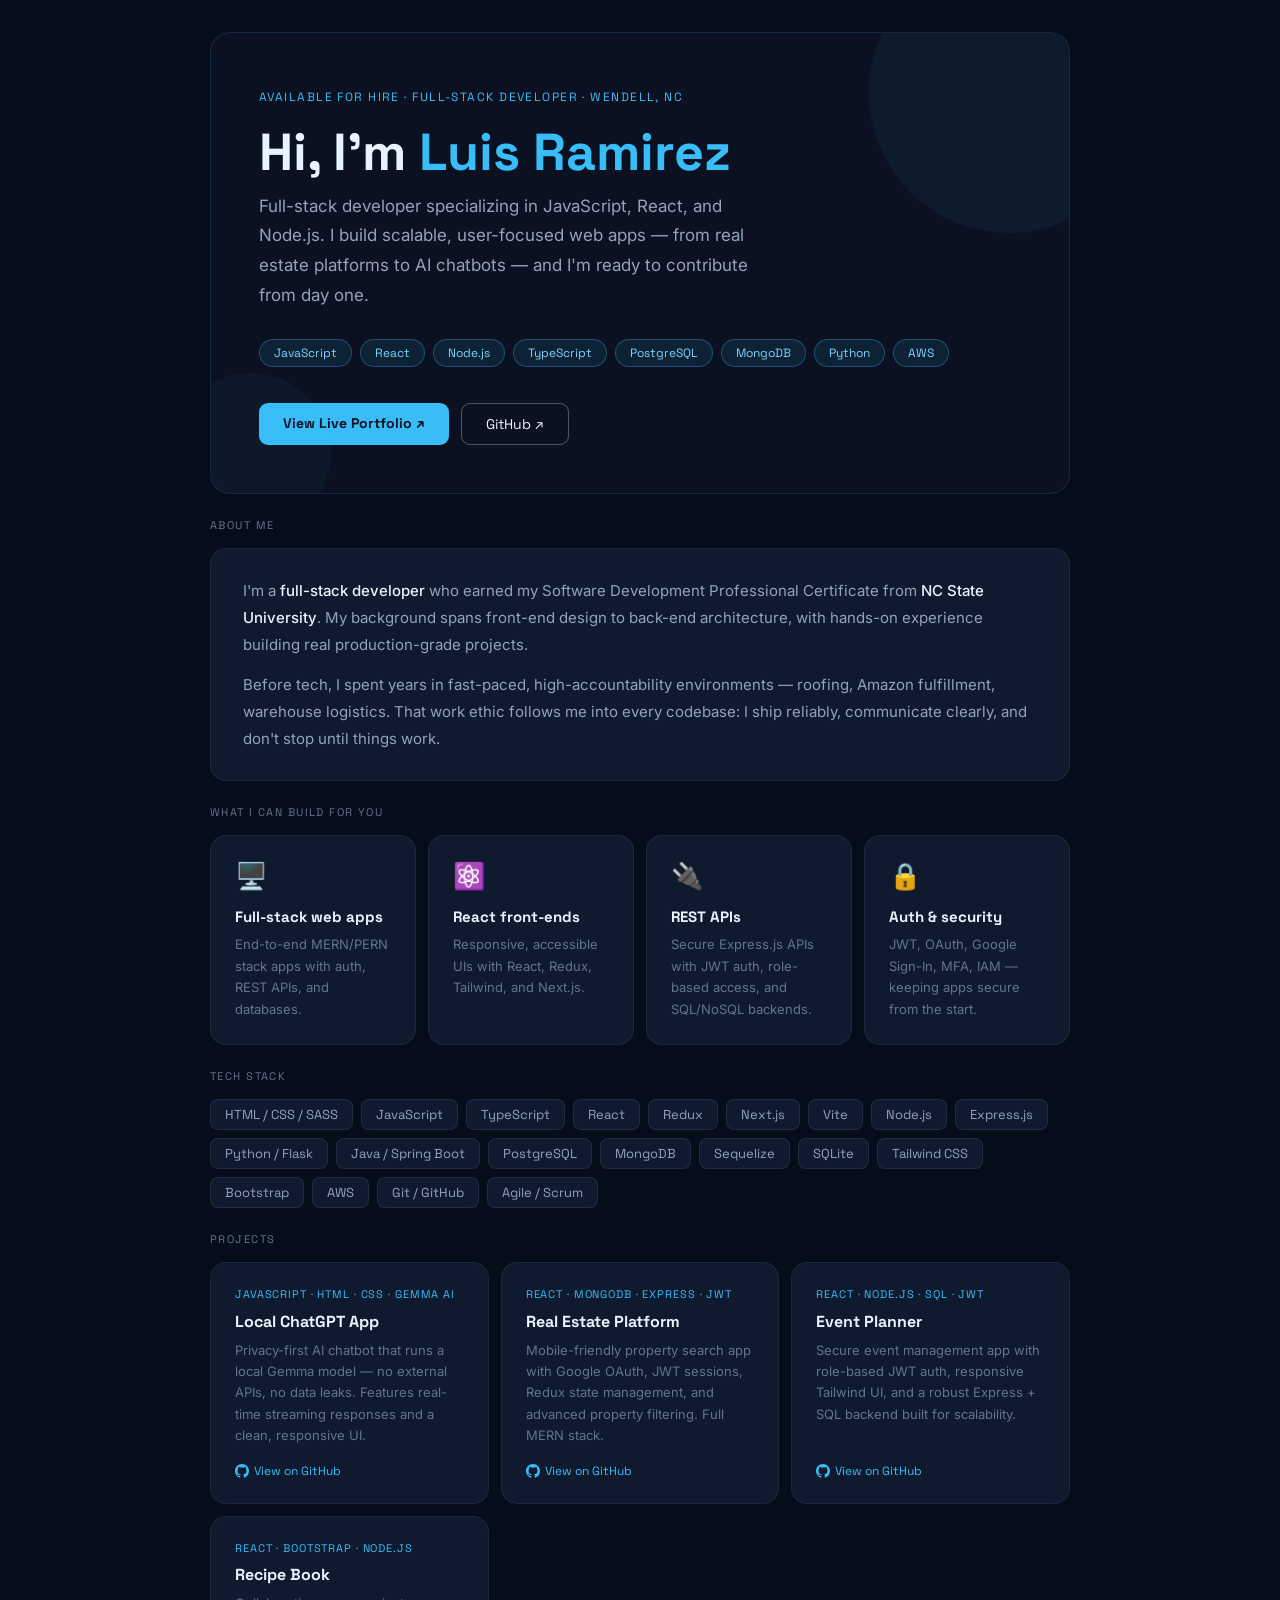
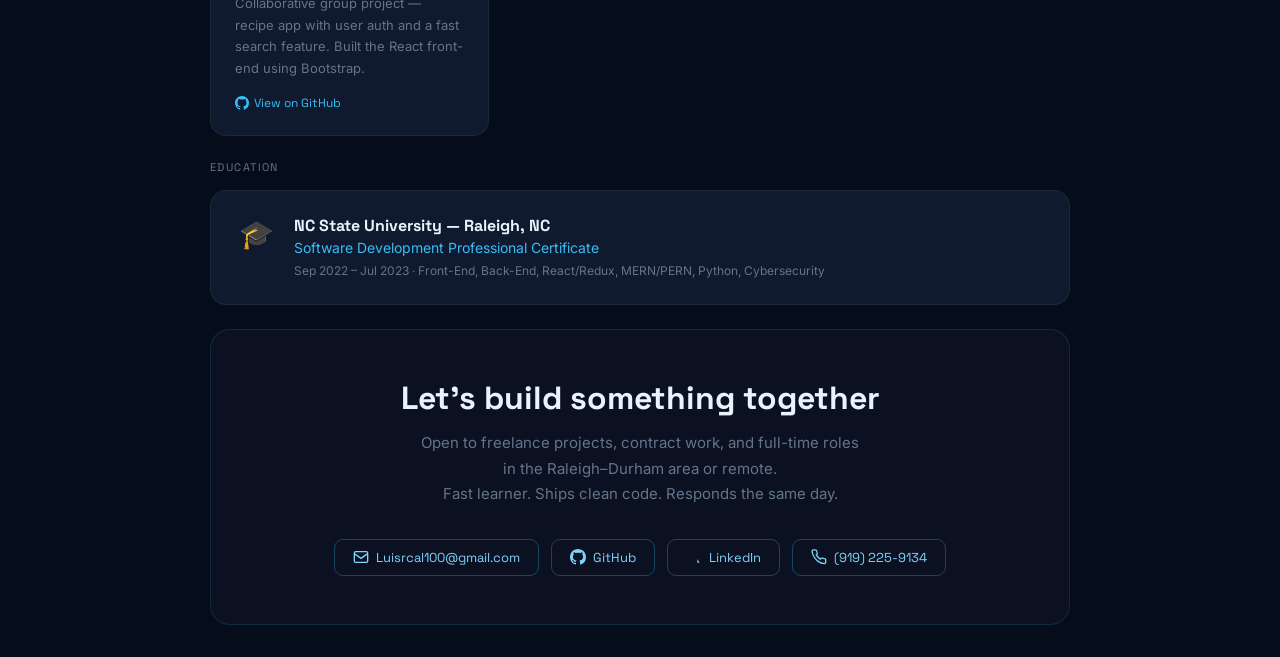
==== promoteme/index.html @ df0350a2 "modification to page" ====
<!DOCTYPE html>
<html lang="en">
<head>
  <meta charset="UTF-8" />
  <meta name="viewport" content="width=device-width, initial-scale=1.0" />
  <title>Luis Ramirez — Full Stack Developer</title>
  <link rel="preconnect" href="https://fonts.googleapis.com" />
  <link rel="preconnect" href="https://fonts.gstatic.com" crossorigin />
  <link href="https://fonts.googleapis.com/css2?family=Space+Grotesk:wght@400;500;700&family=Inter:wght@400;500&display=swap" rel="stylesheet" />
  <link rel="stylesheet" href="style.css" />
</head>
<body>
  <main class="page">

    <!-- HERO -->
    <section class="hero">
      <p class="hero-tag">Available for hire &middot; Full-Stack Developer &middot; Wendell, NC</p>
      <h1 class="hero-name">Hi, I'm <span>Luis Ramirez</span></h1>
      <p class="hero-sub">
        Full-stack developer specializing in JavaScript, React, and Node.js. I build scalable,
        user-focused web apps — from real estate platforms to AI chatbots — and I'm ready to
        contribute from day one.
      </p>
      <div class="badges">
        <span class="badge">JavaScript</span>
        <span class="badge">React</span>
        <span class="badge">Node.js</span>
        <span class="badge">TypeScript</span>
        <span class="badge">PostgreSQL</span>
        <span class="badge">MongoDB</span>
        <span class="badge">Python</span>
        <span class="badge">AWS</span>
      </div>
      <div class="cta-row">
        <a class="btn-primary" href="https://luisramirezdev-two.vercel.app" target="_blank" rel="noopener">View Live Portfolio ↗</a>
        <a class="btn-outline" href="https://github.com/Luisrc91" target="_blank" rel="noopener">GitHub ↗</a>
      </div>
    </section>

    <!-- ABOUT -->
    <section class="section">
      <p class="section-label">About me</p>
      <div class="about-card">
        <p>
          I'm a <strong>full-stack developer</strong> who earned my Software Development Professional
          Certificate from <strong>NC State University</strong>. My background spans front-end design
          to back-end architecture, with hands-on experience building real production-grade projects.
        </p>
        <p>
          Before tech, I spent years in fast-paced, high-accountability environments — roofing, Amazon
          fulfillment, warehouse logistics. That work ethic follows me into every codebase: I ship
          reliably, communicate clearly, and don't stop until things work.
        </p>
      </div>
    </section>

    <!-- SERVICES -->
    <section class="section">
      <p class="section-label">What I can build for you</p>
      <div class="services-grid">
        <div class="srv-card">
          <div class="srv-icon">🖥️</div>
          <p class="srv-title">Full-stack web apps</p>
          <p class="srv-desc">End-to-end MERN/PERN stack apps with auth, REST APIs, and databases.</p>
        </div>
        <div class="srv-card">
          <div class="srv-icon">⚛️</div>
          <p class="srv-title">React front-ends</p>
          <p class="srv-desc">Responsive, accessible UIs with React, Redux, Tailwind, and Next.js.</p>
        </div>
        <div class="srv-card">
          <div class="srv-icon">🔌</div>
          <p class="srv-title">REST APIs</p>
          <p class="srv-desc">Secure Express.js APIs with JWT auth, role-based access, and SQL/NoSQL backends.</p>
        </div>
        <div class="srv-card">
          <div class="srv-icon">🔒</div>
          <p class="srv-title">Auth & security</p>
          <p class="srv-desc">JWT, OAuth, Google Sign-In, MFA, IAM — keeping apps secure from the start.</p>
        </div>
      </div>
    </section>

    <!-- TECH STACK -->
    <section class="section">
      <p class="section-label">Tech stack</p>
      <div class="skills-row">
        <span class="skill-chip">HTML / CSS / SASS</span>
        <span class="skill-chip">JavaScript</span>
        <span class="skill-chip">TypeScript</span>
        <span class="skill-chip">React</span>
        <span class="skill-chip">Redux</span>
        <span class="skill-chip">Next.js</span>
        <span class="skill-chip">Vite</span>
        <span class="skill-chip">Node.js</span>
        <span class="skill-chip">Express.js</span>
        <span class="skill-chip">Python / Flask</span>
        <span class="skill-chip">Java / Spring Boot</span>
        <span class="skill-chip">PostgreSQL</span>
        <span class="skill-chip">MongoDB</span>
        <span class="skill-chip">Sequelize</span>
        <span class="skill-chip">SQLite</span>
        <span class="skill-chip">Tailwind CSS</span>
        <span class="skill-chip">Bootstrap</span>
        <span class="skill-chip">AWS</span>
        <span class="skill-chip">Git / GitHub</span>
        <span class="skill-chip">Agile / Scrum</span>
      </div>
    </section>

    <!-- PROJECTS -->
    <section class="section">
      <p class="section-label">Projects</p>
      <div class="projects-grid">

        <div class="proj-card">
          <p class="proj-lang">JavaScript · HTML · CSS · Gemma AI</p>
          <h3 class="proj-title">Local ChatGPT App</h3>
          <p class="proj-desc">
            Privacy-first AI chatbot that runs a local Gemma model — no external APIs, no data leaks.
            Features real-time streaming responses and a clean, responsive UI.
          </p>
          <a class="proj-link" href="https://github.com/Luisrc91/chatgptlocally" target="_blank" rel="noopener">
            <svg viewBox="0 0 24 24" fill="currentColor"><path d="M12 0C5.37 0 0 5.37 0 12c0 5.31 3.435 9.795 8.205 11.385.6.105.825-.255.825-.57 0-.285-.015-1.23-.015-2.235-3.015.555-3.795-.735-4.035-1.41-.135-.345-.72-1.41-1.23-1.695-.42-.225-1.02-.78-.015-.795.945-.015 1.62.87 1.845 1.23 1.08 1.815 2.805 1.305 3.495.99.105-.78.42-1.305.765-1.605-2.67-.3-5.46-1.335-5.46-5.925 0-1.305.465-2.385 1.23-3.225-.12-.3-.54-1.53.12-3.18 0 0 1.005-.315 3.3 1.23.96-.27 1.98-.405 3-.405s2.04.135 3 .405c2.295-1.56 3.3-1.23 3.3-1.23.66 1.65.24 2.88.12 3.18.765.84 1.23 1.905 1.23 3.225 0 4.605-2.805 5.625-5.475 5.925.435.375.81 1.095.81 2.22 0 1.605-.015 2.895-.015 3.3 0 .315.225.69.825.57A12.02 12.02 0 0 0 24 12c0-6.63-5.37-12-12-12z"/></svg>
            View on GitHub
          </a>
        </div>

        <div class="proj-card">
          <p class="proj-lang">React · MongoDB · Express · JWT</p>
          <h3 class="proj-title">Real Estate Platform</h3>
          <p class="proj-desc">
            Mobile-friendly property search app with Google OAuth, JWT sessions, Redux state management,
            and advanced property filtering. Full MERN stack.
          </p>
          <a class="proj-link" href="https://github.com/Luisrc91/realestatee" target="_blank" rel="noopener">
            <svg viewBox="0 0 24 24" fill="currentColor"><path d="M12 0C5.37 0 0 5.37 0 12c0 5.31 3.435 9.795 8.205 11.385.6.105.825-.255.825-.57 0-.285-.015-1.23-.015-2.235-3.015.555-3.795-.735-4.035-1.41-.135-.345-.72-1.41-1.23-1.695-.42-.225-1.02-.78-.015-.795.945-.015 1.62.87 1.845 1.23 1.08 1.815 2.805 1.305 3.495.99.105-.78.42-1.305.765-1.605-2.67-.3-5.46-1.335-5.46-5.925 0-1.305.465-2.385 1.23-3.225-.12-.3-.54-1.53.12-3.18 0 0 1.005-.315 3.3 1.23.96-.27 1.98-.405 3-.405s2.04.135 3 .405c2.295-1.56 3.3-1.23 3.3-1.23.66 1.65.24 2.88.12 3.18.765.84 1.23 1.905 1.23 3.225 0 4.605-2.805 5.625-5.475 5.925.435.375.81 1.095.81 2.22 0 1.605-.015 2.895-.015 3.3 0 .315.225.69.825.57A12.02 12.02 0 0 0 24 12c0-6.63-5.37-12-12-12z"/></svg>
            View on GitHub
          </a>
        </div>

        <div class="proj-card">
          <p class="proj-lang">React · Node.js · SQL · JWT</p>
          <h3 class="proj-title">Event Planner</h3>
          <p class="proj-desc">
            Secure event management app with role-based JWT auth, responsive Tailwind UI,
            and a robust Express + SQL backend built for scalability.
          </p>
          <a class="proj-link" href="https://github.com/Luisrc91/eventplanner" target="_blank" rel="noopener">
            <svg viewBox="0 0 24 24" fill="currentColor"><path d="M12 0C5.37 0 0 5.37 0 12c0 5.31 3.435 9.795 8.205 11.385.6.105.825-.255.825-.57 0-.285-.015-1.23-.015-2.235-3.015.555-3.795-.735-4.035-1.41-.135-.345-.72-1.41-1.23-1.695-.42-.225-1.02-.78-.015-.795.945-.015 1.62.87 1.845 1.23 1.08 1.815 2.805 1.305 3.495.99.105-.78.42-1.305.765-1.605-2.67-.3-5.46-1.335-5.46-5.925 0-1.305.465-2.385 1.23-3.225-.12-.3-.54-1.53.12-3.18 0 0 1.005-.315 3.3 1.23.96-.27 1.98-.405 3-.405s2.04.135 3 .405c2.295-1.56 3.3-1.23 3.3-1.23.66 1.65.24 2.88.12 3.18.765.84 1.23 1.905 1.23 3.225 0 4.605-2.805 5.625-5.475 5.925.435.375.81 1.095.81 2.22 0 1.605-.015 2.895-.015 3.3 0 .315.225.69.825.57A12.02 12.02 0 0 0 24 12c0-6.63-5.37-12-12-12z"/></svg>
            View on GitHub
          </a>
        </div>

        <div class="proj-card">
          <p class="proj-lang">React · Bootstrap · Node.js</p>
          <h3 class="proj-title">Recipe Book</h3>
          <p class="proj-desc">
            Collaborative group project — recipe app with user auth and a fast search feature.
            Built the React front-end using Bootstrap.
          </p>
          <a class="proj-link" href="https://github.com/Luisrc91/ABCL-Recipe-Book" target="_blank" rel="noopener">
            <svg viewBox="0 0 24 24" fill="currentColor"><path d="M12 0C5.37 0 0 5.37 0 12c0 5.31 3.435 9.795 8.205 11.385.6.105.825-.255.825-.57 0-.285-.015-1.23-.015-2.235-3.015.555-3.795-.735-4.035-1.41-.135-.345-.72-1.41-1.23-1.695-.42-.225-1.02-.78-.015-.795.945-.015 1.62.87 1.845 1.23 1.08 1.815 2.805 1.305 3.495.99.105-.78.42-1.305.765-1.605-2.67-.3-5.46-1.335-5.46-5.925 0-1.305.465-2.385 1.23-3.225-.12-.3-.54-1.53.12-3.18 0 0 1.005-.315 3.3 1.23.96-.27 1.98-.405 3-.405s2.04.135 3 .405c2.295-1.56 3.3-1.23 3.3-1.23.66 1.65.24 2.88.12 3.18.765.84 1.23 1.905 1.23 3.225 0 4.605-2.805 5.625-5.475 5.925.435.375.81 1.095.81 2.22 0 1.605-.015 2.895-.015 3.3 0 .315.225.69.825.57A12.02 12.02 0 0 0 24 12c0-6.63-5.37-12-12-12z"/></svg>
            View on GitHub
          </a>
        </div>

      </div>
    </section>

    <!-- EDUCATION -->
    <section class="section">
      <p class="section-label">Education</p>
      <div class="edu-card">
        <div class="edu-icon">🎓</div>
        <div>
          <p class="edu-school">NC State University — Raleigh, NC</p>
          <p class="edu-cert">Software Development Professional Certificate</p>
          <p class="edu-date">Sep 2022 – Jul 2023 &middot; Front-End, Back-End, React/Redux, MERN/PERN, Python, Cybersecurity</p>
        </div>
      </div>
    </section>

    <!-- CONTACT CTA -->
    <section class="cta-section">
      <h2>Let's build something together</h2>
      <p>
        Open to freelance projects, contract work, and full-time roles<br>
        in the Raleigh–Durham area or remote.<br>
        Fast learner. Ships clean code. Responds the same day.
      </p>
      <div class="contact-row">
        <a class="contact-link" href="mailto:Luisrcal100@gmail.com">
          <svg viewBox="0 0 24 24" fill="none" stroke="currentColor" stroke-width="2"><rect x="2" y="4" width="20" height="16" rx="2"/><path d="m2 7 10 7 10-7"/></svg>
          Luisrcal100@gmail.com
        </a>
        <a class="contact-link" href="https://github.com/Luisrc91" target="_blank" rel="noopener">
          <svg viewBox="0 0 24 24" fill="currentColor"><path d="M12 0C5.37 0 0 5.37 0 12c0 5.31 3.435 9.795 8.205 11.385.6.105.825-.255.825-.57 0-.285-.015-1.23-.015-2.235-3.015.555-3.795-.735-4.035-1.41-.135-.345-.72-1.41-1.23-1.695-.42-.225-1.02-.78-.015-.795.945-.015 1.62.87 1.845 1.23 1.08 1.815 2.805 1.305 3.495.99.105-.78.42-1.305.765-1.605-2.67-.3-5.46-1.335-5.46-5.925 0-1.305.465-2.385 1.23-3.225-.12-.3-.54-1.53.12-3.18 0 0 1.005-.315 3.3 1.23.96-.27 1.98-.405 3-.405s2.04.135 3 .405c2.295-1.56 3.3-1.23 3.3-1.23.66 1.65.24 2.88.12 3.18.765.84 1.23 1.905 1.23 3.225 0 4.605-2.805 5.625-5.475 5.925.435.375.81 1.095.81 2.22 0 1.605-.015 2.895-.015 3.3 0 .315.225.69.825.57A12.02 12.02 0 0 0 24 12c0-6.63-5.37-12-12-12z"/></svg>
          GitHub
        </a>
        <a class="contact-link" href="https://www.linkedin.com/in/luisramirez0618/" target="_blank" rel="noopener">
          <svg viewBox="0 0 24 24" fill="currentColor"><path d="M20.447 20.452h-3.554v-5.569c0-1.328-.027-3.037-1.85..."/></svg>
          LinkedIn
        </a>
        <a class="contact-link" href="tel:9192259134">
          <svg viewBox="0 0 24 24" fill="none" stroke="currentColor" stroke-width="2"><path d="M22 16.92v3a2 2 0 0 1-2.18 2 19.79 19.79 0 0 1-8.63-3.07A19.5 19.5 0 0 1 4.69 12a19.79 19.79 0 0 1-3.07-8.67A2 2 0 0 1 3.6 1.27h3a2 2 0 0 1 2 1.72c.127.96.361 1.903.7 2.81a2 2 0 0 1-.45 2.11L7.91 8.91a16 16 0 0 0 6.18 6.18l.91-.91a2 2 0 0 1 2.11-.45c.907.339 1.85.573 2.81.7A2 2 0 0 1 22 16.92z"/></svg>
          (919) 225-9134
        </a>
      </div>
    </section>

  </main>
</body>
</html>
---- promoteme/style.css ----
/* ── RESET ── */
*, *::before, *::after {
  box-sizing: border-box;
  margin: 0;
  padding: 0;
}

/* ── BASE ── */
body {
  font-family: 'Inter', sans-serif;
  background: #060d1a;
  color: #e8f4fd;
  min-height: 100vh;
  padding: 2rem 1rem;
}

.page {
  max-width: 860px;
  margin: 0 auto;
  display: flex;
  flex-direction: column;
  gap: 1.5rem;
}

/* ── HERO ── */
.hero {
  background: #0b1120;
  border-radius: 20px;
  padding: 3.5rem 3rem 3rem;
  position: relative;
  overflow: hidden;
  border: 0.5px solid rgba(56, 189, 248, 0.15);
}

.hero::before {
  content: '';
  position: absolute;
  top: -80px;
  right: -80px;
  width: 280px;
  height: 280px;
  border-radius: 50%;
  background: rgba(56, 189, 248, 0.06);
}

.hero::after {
  content: '';
  position: absolute;
  bottom: -40px;
  left: -40px;
  width: 160px;
  height: 160px;
  border-radius: 50%;
  background: rgba(56, 189, 248, 0.04);
}

.hero-tag {
  font-family: 'Space Grotesk', sans-serif;
  font-size: 12px;
  letter-spacing: 0.12em;
  text-transform: uppercase;
  color: #38bdf8;
  margin-bottom: 1.25rem;
}

.hero-name {
  font-family: 'Space Grotesk', sans-serif;
  font-size: 52px;
  font-weight: 700;
  color: #e8f4fd;
  line-height: 1.05;
  margin-bottom: 0.75rem;
}

.hero-name span {
  color: #38bdf8;
}

.hero-sub {
  font-size: 17px;
  color: #94a3b8;
  line-height: 1.75;
  max-width: 520px;
  margin-bottom: 1.75rem;
}

/* ── BADGES ── */
.badges {
  display: flex;
  flex-wrap: wrap;
  gap: 8px;
  margin-bottom: 2.25rem;
}

.badge {
  background: rgba(56, 189, 248, 0.1);
  border: 0.5px solid rgba(56, 189, 248, 0.3);
  color: #7dd3fc;
  font-size: 12px;
  padding: 5px 14px;
  border-radius: 20px;
  font-family: 'Space Grotesk', sans-serif;
}

/* ── BUTTONS ── */
.cta-row {
  display: flex;
  gap: 12px;
  flex-wrap: wrap;
}

.btn-primary {
  background: #38bdf8;
  color: #0b1120;
  font-weight: 700;
  font-size: 14px;
  padding: 11px 24px;
  border-radius: 9px;
  border: none;
  cursor: pointer;
  font-family: 'Space Grotesk', sans-serif;
  text-decoration: none;
  display: inline-block;
  transition: background 0.2s;
}

.btn-primary:hover {
  background: #7dd3fc;
}

.btn-outline {
  background: transparent;
  color: #e8f4fd;
  font-size: 14px;
  padding: 11px 24px;
  border-radius: 9px;
  border: 0.5px solid rgba(232, 244, 253, 0.3);
  cursor: pointer;
  font-family: 'Space Grotesk', sans-serif;
  text-decoration: none;
  display: inline-block;
  transition: border-color 0.2s, color 0.2s;
}

.btn-outline:hover {
  border-color: #38bdf8;
  color: #38bdf8;
}

/* ── SECTION ── */
.section {
  display: flex;
  flex-direction: column;
  gap: 1rem;
}

.section-label {
  font-size: 11px;
  letter-spacing: 0.13em;
  text-transform: uppercase;
  color: #64748b;
  font-family: 'Space Grotesk', sans-serif;
}

/* ── ABOUT ── */
.about-card {
  background: #0f1a2e;
  border-radius: 16px;
  padding: 1.75rem 2rem;
  border: 0.5px solid rgba(255, 255, 255, 0.06);
}

.about-card p {
  font-size: 15px;
  line-height: 1.8;
  color: #94a3b8;
  margin-bottom: 0.85rem;
}

.about-card p:last-child {
  margin-bottom: 0;
}

.about-card strong {
  color: #e8f4fd;
  font-weight: 500;
}

/* ── SERVICES ── */
.services-grid {
  display: grid;
  grid-template-columns: repeat(auto-fit, minmax(180px, 1fr));
  gap: 12px;
}

.srv-card {
  background: #0f1a2e;
  border: 0.5px solid rgba(255, 255, 255, 0.06);
  border-radius: 16px;
  padding: 1.5rem;
  transition: border-color 0.2s;
}

.srv-card:hover {
  border-color: rgba(56, 189, 248, 0.3);
}

.srv-icon {
  font-size: 26px;
  margin-bottom: 1rem;
}

.srv-title {
  font-family: 'Space Grotesk', sans-serif;
  font-size: 15px;
  font-weight: 700;
  color: #e8f4fd;
  margin-bottom: 0.5rem;
}

.srv-desc {
  font-size: 13px;
  color: #64748b;
  line-height: 1.65;
}

/* ── SKILLS ── */
.skills-row {
  display: flex;
  flex-wrap: wrap;
  gap: 8px;
}

.skill-chip {
  background: #0f1a2e;
  border: 0.5px solid rgba(255, 255, 255, 0.08);
  border-radius: 8px;
  font-size: 13px;
  padding: 6px 14px;
  color: #94a3b8;
  font-family: 'Space Grotesk', sans-serif;
  transition: border-color 0.2s, color 0.2s;
}

.skill-chip:hover {
  border-color: #38bdf8;
  color: #38bdf8;
}

/* ── PROJECTS ── */
.projects-grid {
  display: grid;
  grid-template-columns: repeat(auto-fit, minmax(220px, 1fr));
  gap: 12px;
}

.proj-card {
  background: #0f1a2e;
  border: 0.5px solid rgba(255, 255, 255, 0.06);
  border-radius: 16px;
  padding: 1.5rem;
  display: flex;
  flex-direction: column;
  transition: border-color 0.2s;
}

.proj-card:hover {
  border-color: rgba(56, 189, 248, 0.3);
}

.proj-lang {
  font-size: 11px;
  color: #38bdf8;
  font-family: 'Space Grotesk', sans-serif;
  letter-spacing: 0.08em;
  text-transform: uppercase;
  margin-bottom: 0.6rem;
}

.proj-title {
  font-family: 'Space Grotesk', sans-serif;
  font-size: 16px;
  font-weight: 700;
  color: #e8f4fd;
  margin-bottom: 0.5rem;
}

.proj-desc {
  font-size: 13px;
  color: #64748b;
  line-height: 1.65;
  flex: 1;
  margin-bottom: 1rem;
}

.proj-link {
  font-size: 12px;
  color: #38bdf8;
  text-decoration: none;
  display: inline-flex;
  align-items: center;
  gap: 5px;
  font-family: 'Space Grotesk', sans-serif;
}

.proj-link:hover {
  color: #7dd3fc;
}

.proj-link svg {
  width: 14px;
  height: 14px;
}

/* ── EDUCATION ── */
.edu-card {
  background: #0f1a2e;
  border-radius: 16px;
  padding: 1.5rem 1.75rem;
  border: 0.5px solid rgba(255, 255, 255, 0.06);
  display: flex;
  align-items: flex-start;
  gap: 1.25rem;
}

.edu-icon {
  font-size: 28px;
  flex-shrink: 0;
  margin-top: 2px;
}

.edu-school {
  font-family: 'Space Grotesk', sans-serif;
  font-size: 16px;
  font-weight: 700;
  color: #e8f4fd;
  margin-bottom: 3px;
}

.edu-cert {
  font-size: 14px;
  color: #38bdf8;
  margin-bottom: 5px;
}

.edu-date {
  font-size: 12px;
  color: #64748b;
  line-height: 1.6;
}

/* ── CONTACT CTA ── */
.cta-section {
  background: #0b1120;
  border-radius: 20px;
  padding: 3rem 2.5rem;
  text-align: center;
  border: 0.5px solid rgba(56, 189, 248, 0.15);
}

.cta-section h2 {
  font-family: 'Space Grotesk', sans-serif;
  font-size: 32px;
  font-weight: 700;
  color: #e8f4fd;
  margin-bottom: 0.75rem;
}

.cta-section p {
  color: #64748b;
  font-size: 15px;
  line-height: 1.7;
  margin-bottom: 2rem;
}

.contact-row {
  display: flex;
  justify-content: center;
  gap: 12px;
  flex-wrap: wrap;
}

.contact-link {
  display: inline-flex;
  align-items: center;
  gap: 7px;
  font-size: 13px;
  color: #7dd3fc;
  border: 0.5px solid rgba(56, 189, 248, 0.3);
  border-radius: 9px;
  padding: 9px 18px;
  text-decoration: none;
  font-family: 'Space Grotesk', sans-serif;
  transition: background 0.2s, border-color 0.2s;
}

.contact-link:hover {
  background: rgba(56, 189, 248, 0.08);
  border-color: #38bdf8;
}

/* ── RESPONSIVE / MOBILE TWEAKS ── */
@media (max-width: 600px) {
  body {
    padding: 1.25rem 0.75rem;
  }

  .page {
    max-width: 100%;
    padding: 0 0.5rem;
  }

  .hero {
    padding: 2rem 1.25rem;
    border-radius: 14px;
  }

  .hero-name {
    font-size: 36px;
    line-height: 1.05;
    margin-bottom: 0.5rem;
  }

  .hero-sub {
    font-size: 15px;
    max-width: none;
    margin-bottom: 1.25rem;
  }

  .badges {
    gap: 6px;
  }

  .cta-row {
    flex-direction: column;
    align-items: stretch;
  }

  .cta-row .btn-primary,
  .cta-row .btn-outline {
    width: 100%;
    padding: 10px 14px;
    border-radius: 10px;
  }

  .cta-section {
    padding: 1.75rem 1rem;
  }

  .cta-section h2 {
    font-size: 22px;
  }
}

.contact-link svg {
  width: 16px;
  height: 16px;
}

/* ── RESPONSIVE ── */
@media (max-width: 600px) {
  .hero {
    padding: 2.5rem 1.75rem 2rem;
  }

  .hero-name {
    font-size: 36px;
  }

  .services-grid {
    grid-template-columns: 1fr 1fr;
  }

  .projects-grid {
    grid-template-columns: 1fr;
  }
}

@media (max-width: 420px) {
  .services-grid {
    grid-template-columns: 1fr;
  }
}
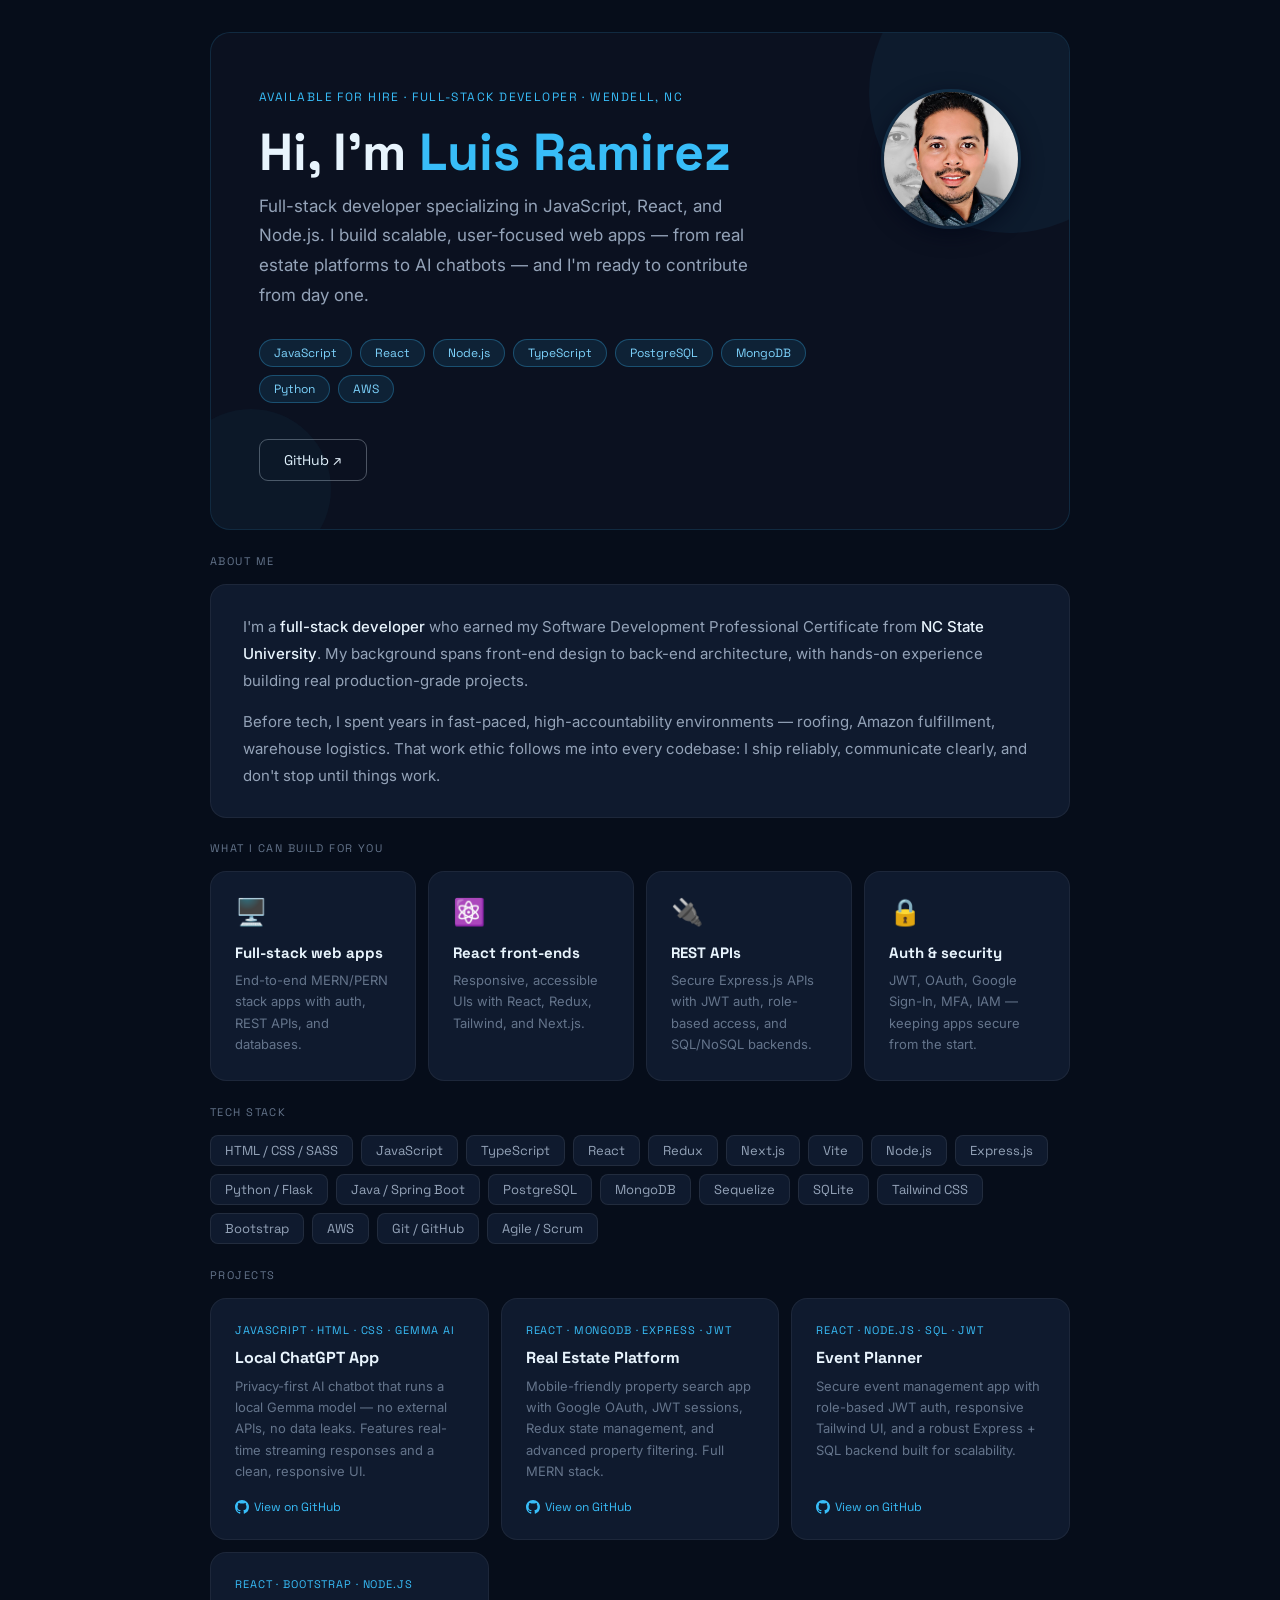
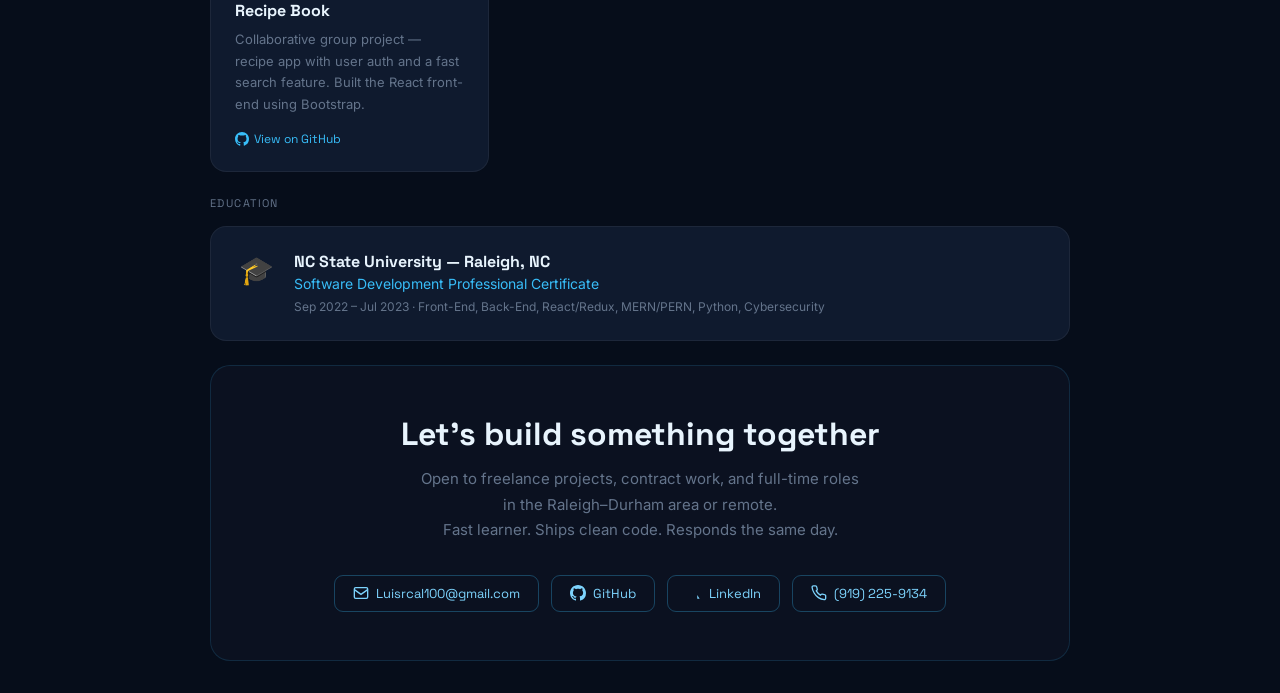
==== commit c06ea975: "added picture and animation" ====
--- a/promoteme/index.html
+++ b/promoteme/index.html
@@ -10,35 +10,42 @@
   <link rel="stylesheet" href="style.css" />
 </head>
 <body>
+  <div id="page-loader" aria-hidden="true">
+    <div class="loader-inner">
+      <div class="spinner" role="img" aria-label="Loading"></div>
+    </div>
+  </div>
   <main class="page">
 
     <!-- HERO -->
     <section class="hero">
-      <p class="hero-tag">Available for hire &middot; Full-Stack Developer &middot; Wendell, NC</p>
-      <h1 class="hero-name">Hi, I'm <span>Luis Ramirez</span></h1>
-      <p class="hero-sub">
-        Full-stack developer specializing in JavaScript, React, and Node.js. I build scalable,
-        user-focused web apps — from real estate platforms to AI chatbots — and I'm ready to
-        contribute from day one.
-      </p>
-      <div class="badges">
-        <span class="badge">JavaScript</span>
-        <span class="badge">React</span>
-        <span class="badge">Node.js</span>
-        <span class="badge">TypeScript</span>
-        <span class="badge">PostgreSQL</span>
-        <span class="badge">MongoDB</span>
-        <span class="badge">Python</span>
-        <span class="badge">AWS</span>
-      </div>
-      <div class="cta-row">
-        <a class="btn-primary" href="https://luisramirezdev-two.vercel.app" target="_blank" rel="noopener">View Live Portfolio ↗</a>
-        <a class="btn-outline" href="https://github.com/Luisrc91" target="_blank" rel="noopener">GitHub ↗</a>
+      <img class="hero-avatar" src="assets/IMG_E2539.JPG" alt="Luis Ramirez — Full Stack Developer">
+      <div class="hero-content">
+        <p class="hero-tag">Available for hire &middot; Full-Stack Developer &middot; Wendell, NC</p>
+        <h1 class="hero-name">Hi, I'm <span>Luis Ramirez</span></h1>
+        <p class="hero-sub">
+          Full-stack developer specializing in JavaScript, React, and Node.js. I build scalable,
+          user-focused web apps — from real estate platforms to AI chatbots — and I'm ready to
+          contribute from day one.
+        </p>
+        <div class="badges">
+          <span class="badge">JavaScript</span>
+          <span class="badge">React</span>
+          <span class="badge">Node.js</span>
+          <span class="badge">TypeScript</span>
+          <span class="badge">PostgreSQL</span>
+          <span class="badge">MongoDB</span>
+          <span class="badge">Python</span>
+          <span class="badge">AWS</span>
+        </div>
+        <div class="cta-row">
+          <a class="btn-outline" href="https://github.com/Luisrc91" target="_blank" rel="noopener">GitHub ↗</a>
+        </div>
       </div>
     </section>
 
     <!-- ABOUT -->
-    <section class="section">
+    <section class="section reveal">
       <p class="section-label">About me</p>
       <div class="about-card">
         <p>
@@ -55,7 +62,7 @@
     </section>
 
     <!-- SERVICES -->
-    <section class="section">
+    <section class="section reveal">
       <p class="section-label">What I can build for you</p>
       <div class="services-grid">
         <div class="srv-card">
@@ -82,7 +89,7 @@
     </section>
 
     <!-- TECH STACK -->
-    <section class="section">
+    <section class="section reveal">
       <p class="section-label">Tech stack</p>
       <div class="skills-row">
         <span class="skill-chip">HTML / CSS / SASS</span>
@@ -109,7 +116,7 @@
     </section>
 
     <!-- PROJECTS -->
-    <section class="section">
+    <section class="section reveal">
       <p class="section-label">Projects</p>
       <div class="projects-grid">
 
@@ -169,7 +176,7 @@
     </section>
 
     <!-- EDUCATION -->
-    <section class="section">
+    <section class="section reveal">
       <p class="section-label">Education</p>
       <div class="edu-card">
         <div class="edu-icon">🎓</div>
@@ -182,7 +189,7 @@
     </section>
 
     <!-- CONTACT CTA -->
-    <section class="cta-section">
+    <section class="cta-section reveal">
       <h2>Let's build something together</h2>
       <p>
         Open to freelance projects, contract work, and full-time roles<br>
@@ -210,5 +217,6 @@
     </section>
 
   </main>
+  <script src="scripts/animations.js" defer></script>
 </body>
 </html>
--- a/promoteme/style.css
+++ b/promoteme/style.css
@@ -30,6 +30,9 @@
   position: relative;
   overflow: hidden;
   border: 0.5px solid rgba(56, 189, 248, 0.15);
+  display: flex;
+  align-items: flex-start;
+  gap: 1.5rem;
 }
 
 .hero::before {
@@ -399,6 +402,28 @@
   border-color: #38bdf8;
 }
 
+/* ── HERO AVATAR ── */
+.hero {
+  position: relative;
+}
+
+.hero-avatar {
+  position: relative;
+  width: 140px;
+  height: 140px;
+  object-fit: cover;
+  border-radius: 50%;
+  border: 3px solid rgba(56,189,248,0.12);
+  box-shadow: 0 6px 20px rgba(2,6,23,0.6);
+  z-index: 5;
+  order: 2;
+  margin-left: auto;
+}
+
+.hero-content {
+  flex: 1 1 auto;
+}
+
 /* ── RESPONSIVE / MOBILE TWEAKS ── */
 @media (max-width: 600px) {
   body {
@@ -452,6 +477,153 @@
   }
 }
 
+/* Avatar sizing across breakpoints */
+@media (max-width: 900px) {
+  .hero-avatar {
+    width: 110px;
+    height: 110px;
+  }
+}
+
+@media (max-width: 700px) {
+  .hero-avatar {
+    width: 88px;
+    height: 88px;
+  }
+}
+
+@media (max-width: 600px) {
+  .hero-avatar {
+    width: 72px;
+    height: 72px;
+  }
+
+  .hero {
+    padding-right: 96px;
+  }
+}
+
+@media (max-width: 420px) {
+  .hero {
+    flex-direction: column;
+    gap: 0.75rem;
+  }
+
+  .hero-avatar {
+    width: 48px;
+    height: 48px;
+    order: 2;
+    margin-left: 0;
+    align-self: flex-end;
+  }
+
+  .hero {
+    padding-right: 1.25rem;
+  }
+}
+
+/* ── SUBTLE ANIMATIONS ── */
+@keyframes fadeUp {
+  from { opacity: 0; transform: translateY(10px); }
+  to { opacity: 1; transform: translateY(0); }
+}
+
+@keyframes floatY {
+  0% { transform: translateY(0); }
+  50% { transform: translateY(-6px); }
+  100% { transform: translateY(0); }
+}
+
+@keyframes scaleIn {
+  from { opacity: 0; transform: scale(0.98) translateY(8px); }
+  to { opacity: 1; transform: scale(1) translateY(0); }
+}
+
+.hero-content > * {
+  opacity: 0;
+  animation: fadeUp 600ms cubic-bezier(.2,.9,.2,1) forwards;
+}
+.hero-content > *:nth-child(1) { animation-delay: 0s; }
+.hero-content > *:nth-child(2) { animation-delay: 0.06s; }
+.hero-content > *:nth-child(3) { animation-delay: 0.12s; }
+.hero-content > *:nth-child(4) { animation-delay: 0.18s; }
+.hero-content > *:nth-child(5) { animation-delay: 0.24s; }
+
+.hero-avatar {
+  /* float only on larger screens */
+  animation: floatY 6s ease-in-out infinite;
+}
+
+.badge, .skill-chip {
+  transition: transform 160ms ease, background 160ms ease, border-color 160ms ease;
+}
+.badge:hover, .skill-chip:hover {
+  transform: translateY(-4px);
+}
+
+.proj-card {
+  transition: transform 200ms ease, border-color 200ms ease, box-shadow 200ms ease;
+}
+.proj-card:hover {
+  transform: translateY(-8px) scale(1.01);
+  box-shadow: 0 12px 30px rgba(2,6,23,0.6);
+}
+
+/* Respect user preference for reduced motion */
+@media (prefers-reduced-motion: reduce) {
+  .hero-content > *, .hero-avatar, .proj-card, .badge, .skill-chip {
+    animation: none !important;
+    transition: none !important;
+  }
+}
+
+/* ── PAGE LOADER ── */
+#page-loader {
+  position: fixed;
+  inset: 0;
+  display: flex;
+  align-items: center;
+  justify-content: center;
+  background: #060d1a;
+  color: #e8f4fd;
+  z-index: 9999;
+  transition: opacity 320ms ease;
+}
+
+#page-loader.page-loading-hidden {
+  opacity: 0;
+  pointer-events: none;
+}
+
+.spinner {
+  width: 56px;
+  height: 56px;
+  border-radius: 50%;
+  border: 6px solid rgba(232,244,253,0.08);
+  border-top-color: #38bdf8;
+  box-sizing: border-box;
+  animation: spin 900ms linear infinite;
+}
+
+@keyframes spin { to { transform: rotate(360deg); } }
+
+/* ── SCROLL REVEAL ── */
+.reveal {
+  opacity: 0;
+  transform: translateY(12px);
+  transition: opacity 600ms cubic-bezier(.2,.9,.2,1), transform 600ms cubic-bezier(.2,.9,.2,1);
+  will-change: opacity, transform;
+}
+.reveal.active {
+  opacity: 1;
+  transform: none;
+}
+
+@media (prefers-reduced-motion: reduce) {
+  .reveal { transition: none !important; transform: none !important; opacity: 1 !important; }
+  .spinner { animation: none !important; }
+}
+
 .contact-link svg {
   width: 16px;
   height: 16px;
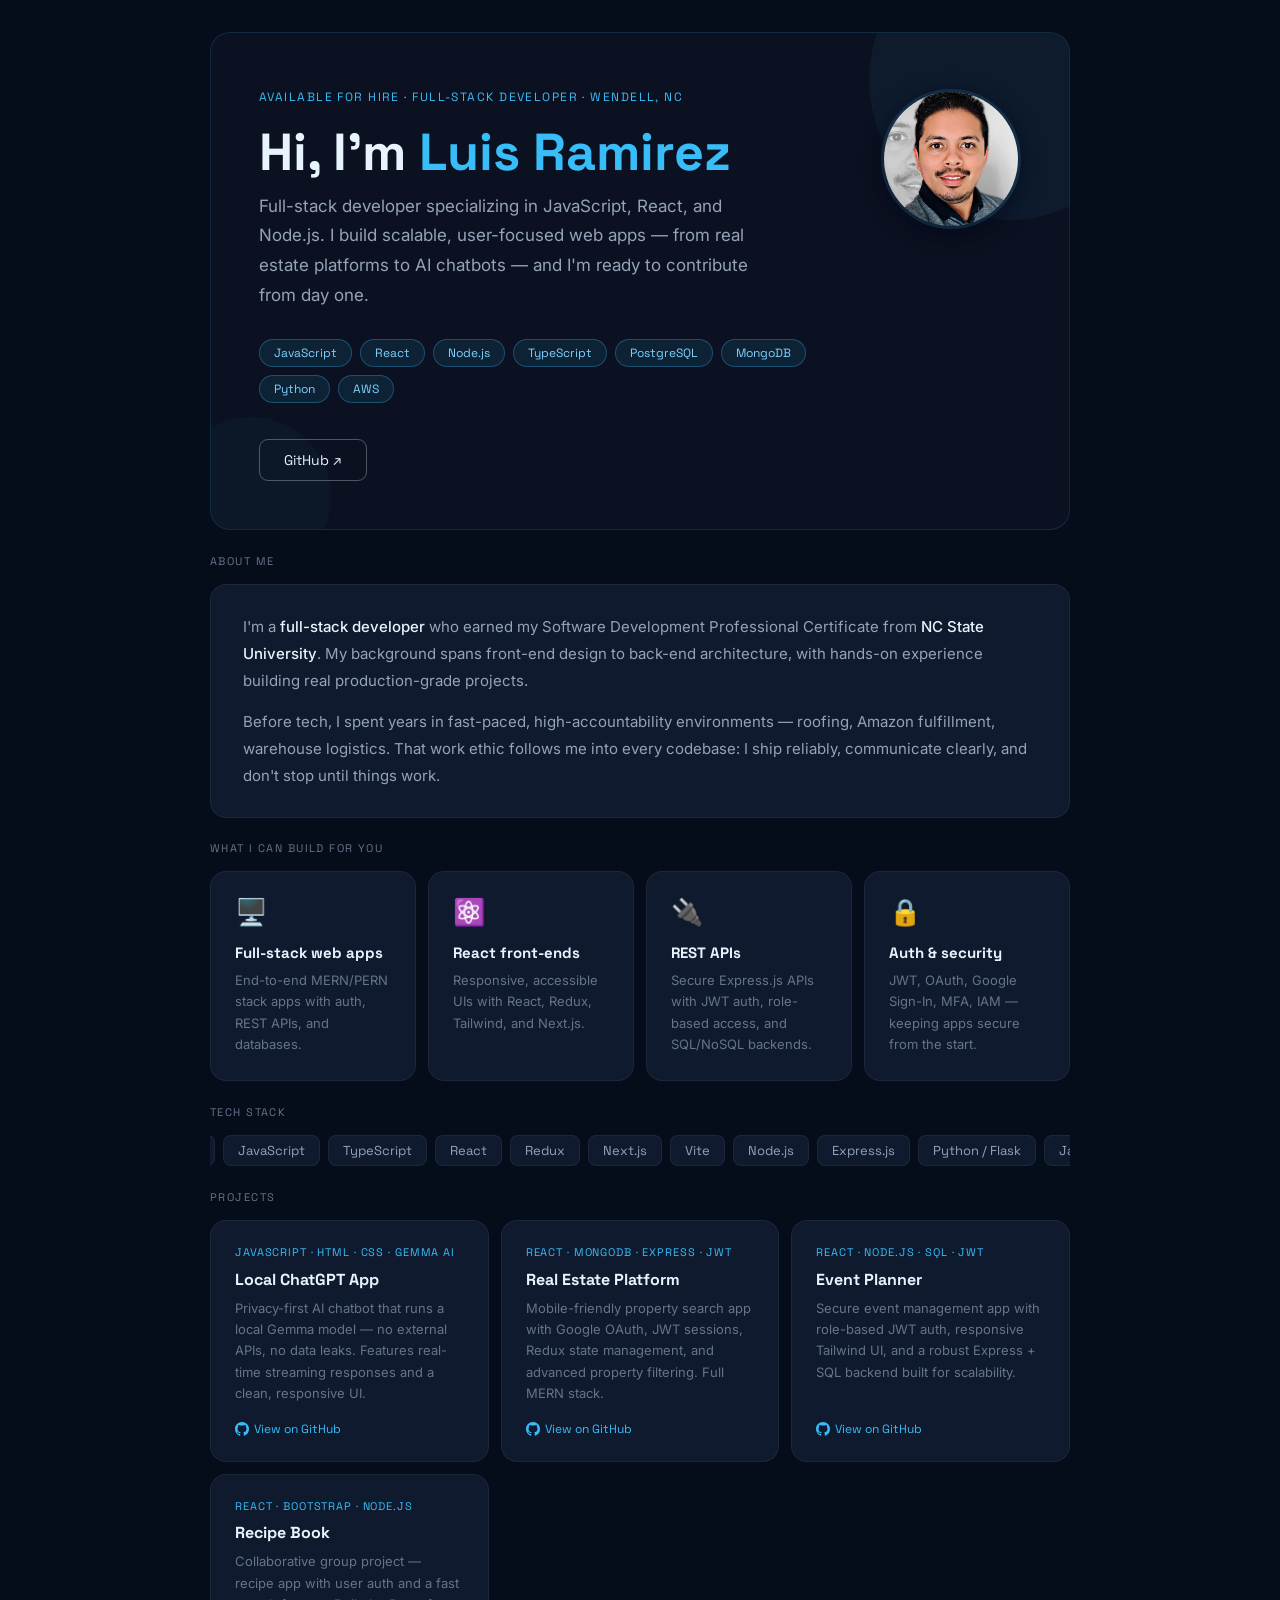
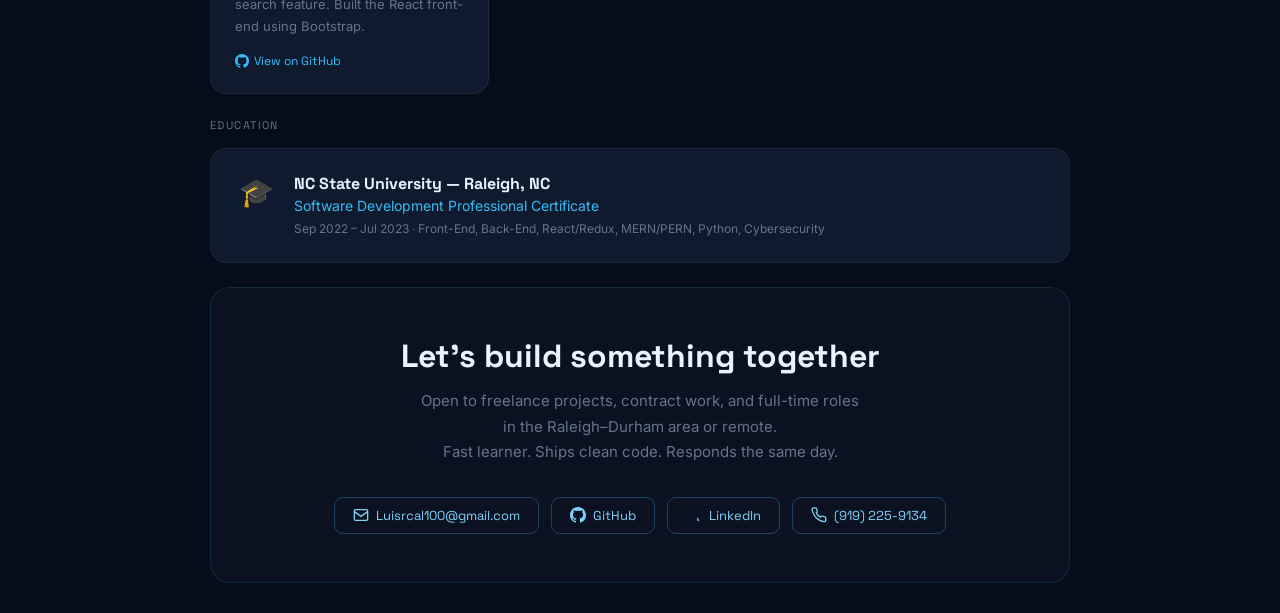
==== commit ec687203: "added some motion to the page" ====
--- a/promoteme/index.html
+++ b/promoteme/index.html
@@ -92,26 +92,28 @@
     <section class="section reveal">
       <p class="section-label">Tech stack</p>
       <div class="skills-row">
-        <span class="skill-chip">HTML / CSS / SASS</span>
-        <span class="skill-chip">JavaScript</span>
-        <span class="skill-chip">TypeScript</span>
-        <span class="skill-chip">React</span>
-        <span class="skill-chip">Redux</span>
-        <span class="skill-chip">Next.js</span>
-        <span class="skill-chip">Vite</span>
-        <span class="skill-chip">Node.js</span>
-        <span class="skill-chip">Express.js</span>
-        <span class="skill-chip">Python / Flask</span>
-        <span class="skill-chip">Java / Spring Boot</span>
-        <span class="skill-chip">PostgreSQL</span>
-        <span class="skill-chip">MongoDB</span>
-        <span class="skill-chip">Sequelize</span>
-        <span class="skill-chip">SQLite</span>
-        <span class="skill-chip">Tailwind CSS</span>
-        <span class="skill-chip">Bootstrap</span>
-        <span class="skill-chip">AWS</span>
-        <span class="skill-chip">Git / GitHub</span>
-        <span class="skill-chip">Agile / Scrum</span>
+        <div class="skills-track">
+          <span class="skill-chip">HTML / CSS / SASS</span>
+          <span class="skill-chip">JavaScript</span>
+          <span class="skill-chip">TypeScript</span>
+          <span class="skill-chip">React</span>
+          <span class="skill-chip">Redux</span>
+          <span class="skill-chip">Next.js</span>
+          <span class="skill-chip">Vite</span>
+          <span class="skill-chip">Node.js</span>
+          <span class="skill-chip">Express.js</span>
+          <span class="skill-chip">Python / Flask</span>
+          <span class="skill-chip">Java / Spring Boot</span>
+          <span class="skill-chip">PostgreSQL</span>
+          <span class="skill-chip">MongoDB</span>
+          <span class="skill-chip">Sequelize</span>
+          <span class="skill-chip">SQLite</span>
+          <span class="skill-chip">Tailwind CSS</span>
+          <span class="skill-chip">Bootstrap</span>
+          <span class="skill-chip">AWS</span>
+          <span class="skill-chip">Git / GitHub</span>
+          <span class="skill-chip">Agile / Scrum</span>
+        </div>
       </div>
     </section>
 
--- a/promoteme/style.css
+++ b/promoteme/style.css
@@ -44,6 +44,8 @@
   height: 280px;
   border-radius: 50%;
   background: rgba(56, 189, 248, 0.06);
+  transform: translateY(var(--hero-before-ty, 0));
+  transition: transform 450ms linear;
 }
 
 .hero::after {
@@ -55,6 +57,8 @@
   height: 160px;
   border-radius: 50%;
   background: rgba(56, 189, 248, 0.04);
+  transform: translateY(var(--hero-after-ty, 0));
+  transition: transform 600ms linear;
 }
 
 .hero-tag {
@@ -230,19 +234,64 @@
 /* ── SKILLS ── */
 .skills-row {
   display: flex;
-  flex-wrap: wrap;
+  align-items: center;
   gap: 8px;
+  overflow: hidden;
+  /* track will handle horizontal marquee layout */
+}
+
+.skills-track,
+.skills-track-clone {
+  display: flex;
+  gap: 8px;
+  align-items: center;
+  white-space: nowrap;
+  flex: none;
 }
 
 .skill-chip {
+  --chip-glow: 56,189,248; /* default RGB for cyan */
   background: #0f1a2e;
-  border: 0.5px solid rgba(255, 255, 255, 0.08);
   border-radius: 8px;
   font-size: 13px;
   padding: 6px 14px;
   color: #94a3b8;
   font-family: 'Space Grotesk', sans-serif;
-  transition: border-color 0.2s, color 0.2s;
+  transition: border-color 180ms ease, color 180ms ease, box-shadow 220ms ease, transform 200ms ease;
+  border: 1px solid rgba(255,255,255,0.06);
+}
+
+/* glow pulse */
+@keyframes chipPulse {
+  0% { box-shadow: 0 6px 18px rgba(var(--chip-glow), 0.04); transform: translateY(0); }
+  50% { box-shadow: 0 12px 30px rgba(var(--chip-glow), 0.12); transform: translateY(-3px); }
+  100% { box-shadow: 0 6px 18px rgba(var(--chip-glow), 0.04); transform: translateY(0); }
+}
+
+.skill-chip:hover {
+  color: #e8f4fd;
+  transform: translateY(-4px) scale(1.02);
+  border-color: rgba(var(--chip-glow), 0.42);
+  box-shadow: 0 14px 40px rgba(var(--chip-glow), 0.12);
+}
+
+/* assign different glow colors cycling through chips */
+.skills-track .skill-chip:nth-child(6n+1) { --chip-glow: 56,189,248; } /* cyan */
+.skills-track .skill-chip:nth-child(6n+2) { --chip-glow: 168,85,247; } /* purple */
+.skills-track .skill-chip:nth-child(6n+3) { --chip-glow: 34,197,94; } /* green */
+.skills-track .skill-chip:nth-child(6n+4) { --chip-glow: 249,115,22; } /* orange */
+.skills-track .skill-chip:nth-child(6n+5) { --chip-glow: 236,72,153; } /* pink */
+.skills-track .skill-chip:nth-child(6n+6) { --chip-glow: 250,204,21; } /* yellow */
+
+/* subtle ambient pulse on non-hover, only on larger screens */
+@media (min-width: 700px) {
+  .skills-track .skill-chip {
+    animation: chipPulse 4200ms ease-in-out infinite;
+  }
+}
+
+@media (prefers-reduced-motion: reduce) {
+  .skills-track .skill-chip { animation: none !important; transform: none !important; }
 }
 
 .skill-chip:hover {
@@ -265,6 +314,16 @@
   display: flex;
   flex-direction: column;
   transition: border-color 0.2s;
+}
+
+/* Stagger helpers for scroll-reveal children */
+.stagger {
+  opacity: 0;
+  transform: translateY(12px);
+}
+.stagger-active {
+  opacity: 1;
+  transform: none;
 }
 
 .proj-card:hover {
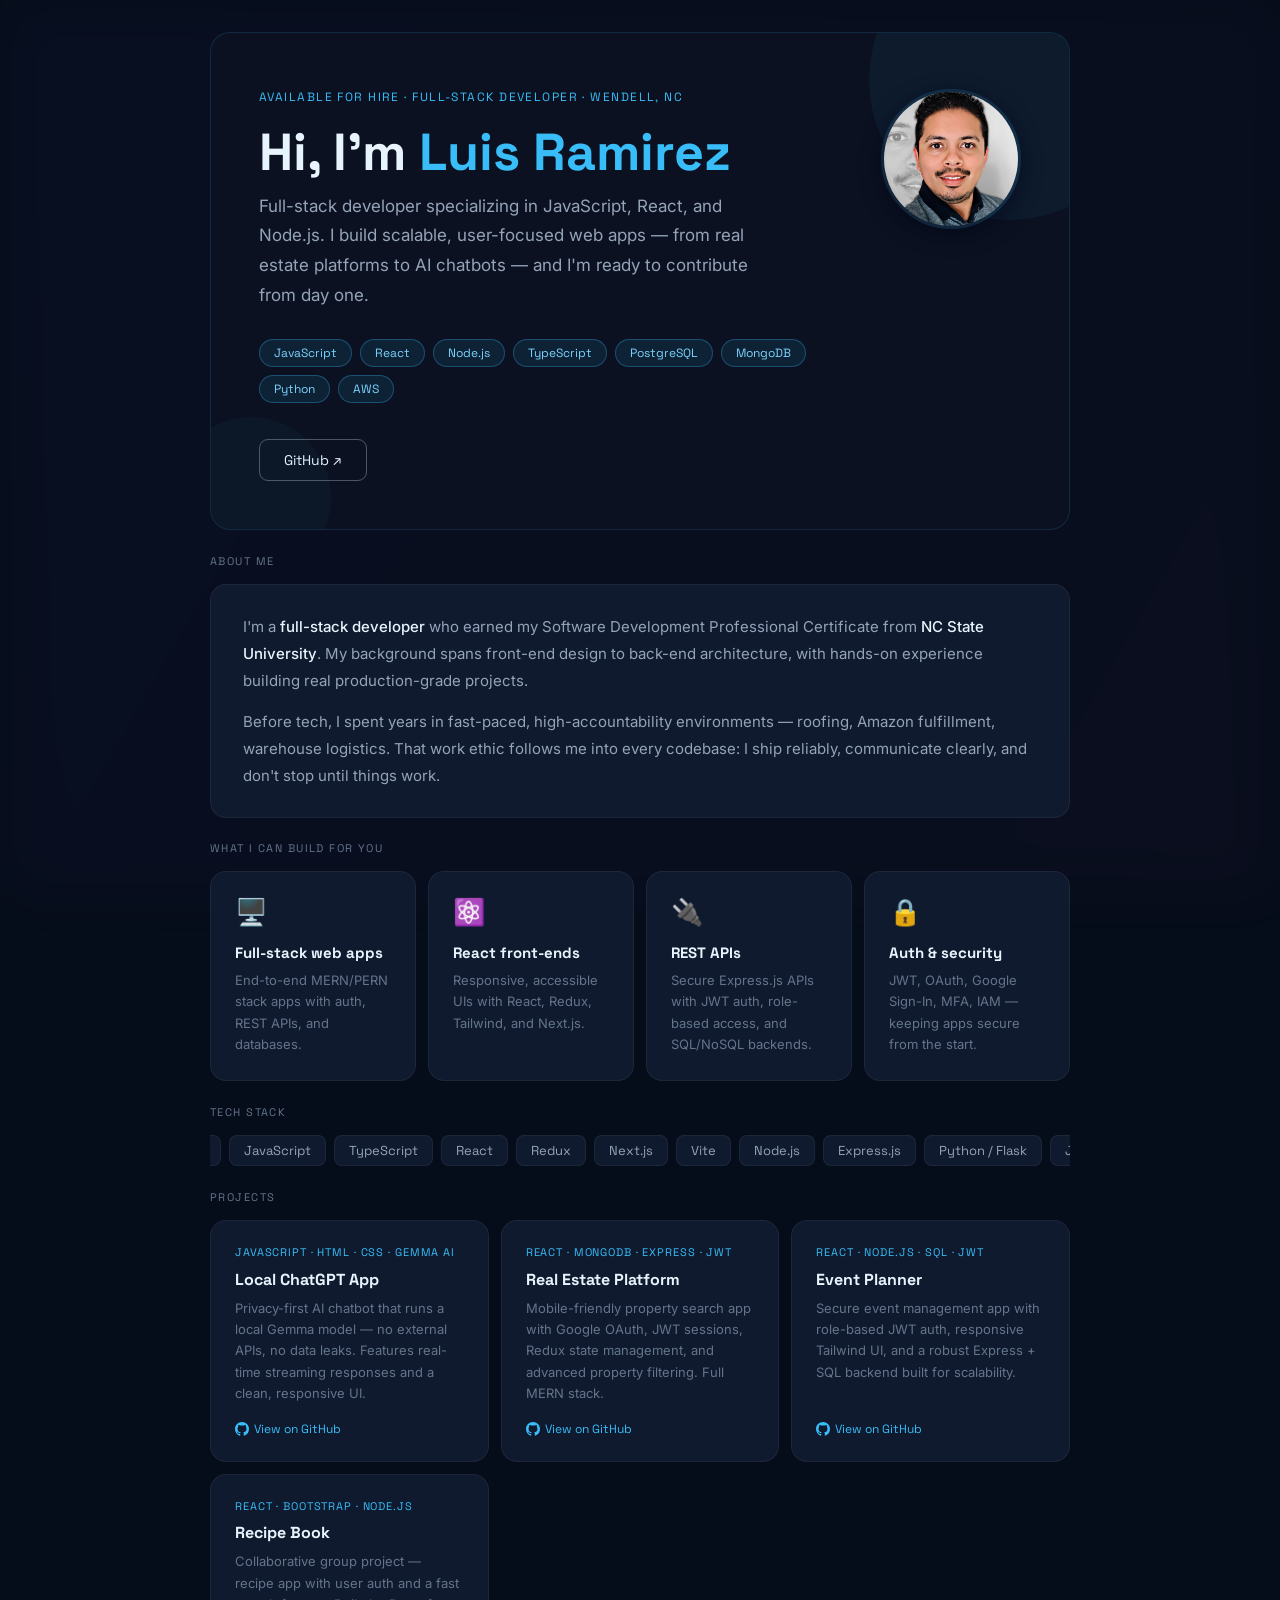
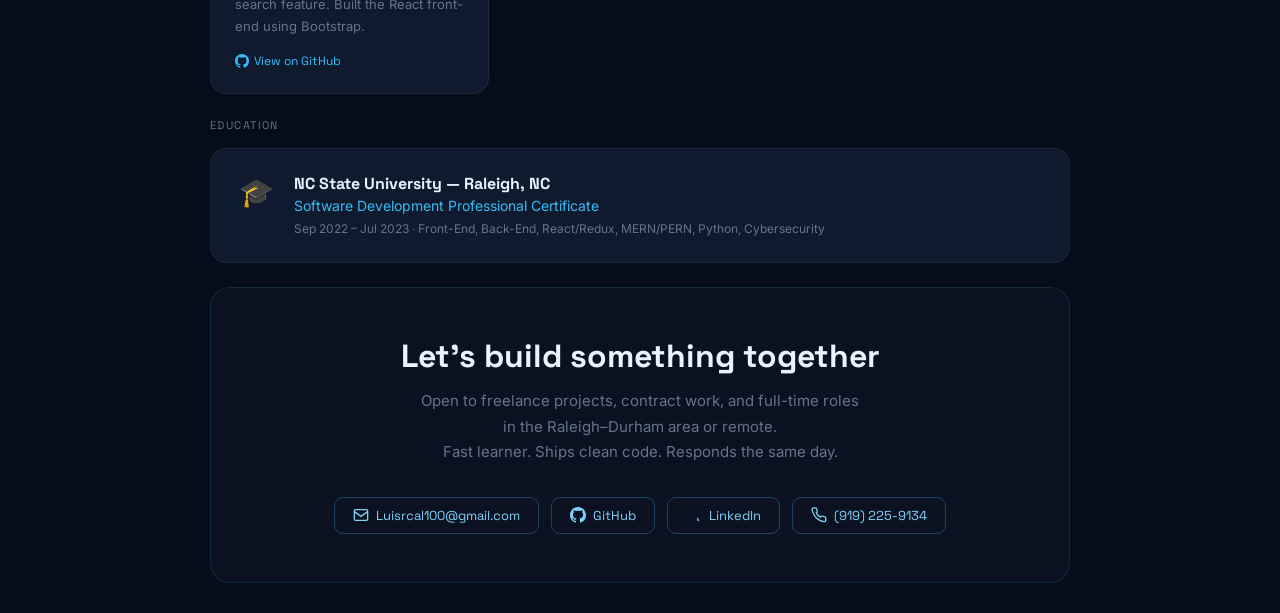
==== commit c398a032: "moddify files" ====
--- a/promoteme/index.html
+++ b/promoteme/index.html
@@ -1,224 +1,330 @@
-<!DOCTYPE html>
+<!doctype html>
 <html lang="en">
-<head>
-  <meta charset="UTF-8" />
-  <meta name="viewport" content="width=device-width, initial-scale=1.0" />
-  <title>Luis Ramirez — Full Stack Developer</title>
-  <link rel="preconnect" href="https://fonts.googleapis.com" />
-  <link rel="preconnect" href="https://fonts.gstatic.com" crossorigin />
-  <link href="https://fonts.googleapis.com/css2?family=Space+Grotesk:wght@400;500;700&family=Inter:wght@400;500&display=swap" rel="stylesheet" />
-  <link rel="stylesheet" href="style.css" />
-</head>
-<body>
-  <div id="page-loader" aria-hidden="true">
-    <div class="loader-inner">
-      <div class="spinner" role="img" aria-label="Loading"></div>
+  <head>
+    <meta charset="UTF-8" />
+    <meta name="viewport" content="width=device-width, initial-scale=1.0" />
+    <title>Luis Ramirez — Full Stack Developer</title>
+    <link rel="preconnect" href="https://fonts.googleapis.com" />
+    <link rel="preconnect" href="https://fonts.gstatic.com" crossorigin />
+    <link
+      href="https://fonts.googleapis.com/css2?family=Space+Grotesk:wght@400;500;700&family=Inter:wght@400;500&display=swap"
+      rel="stylesheet"
+    />
+    <link rel="stylesheet" href="style.css" />
+  </head>
+  <body>
+    <div id="page-loader" aria-hidden="true">
+      <div class="loader-inner">
+        <div class="spinner" role="img" aria-label="Loading"></div>
+      </div>
     </div>
-  </div>
-  <main class="page">
-
-    <!-- HERO -->
-    <section class="hero">
-      <img class="hero-avatar" src="assets/IMG_E2539.JPG" alt="Luis Ramirez — Full Stack Developer">
-      <div class="hero-content">
-        <p class="hero-tag">Available for hire &middot; Full-Stack Developer &middot; Wendell, NC</p>
-        <h1 class="hero-name">Hi, I'm <span>Luis Ramirez</span></h1>
-        <p class="hero-sub">
-          Full-stack developer specializing in JavaScript, React, and Node.js. I build scalable,
-          user-focused web apps — from real estate platforms to AI chatbots — and I'm ready to
-          contribute from day one.
+    <main class="page">
+      <!-- HERO -->
+      <section class="hero">
+        <img
+          class="hero-avatar"
+          src="assets/IMG_E2539.JPG"
+          alt="Luis Ramirez — Full Stack Developer"
+        />
+        <div class="hero-content">
+          <p class="hero-tag">
+            Available for hire &middot; Full-Stack Developer &middot; Wendell,
+            NC
+          </p>
+          <h1 class="hero-name">Hi, I'm <span>Luis Ramirez</span></h1>
+          <p class="hero-sub">
+            Full-stack developer specializing in JavaScript, React, and Node.js.
+            I build scalable, user-focused web apps — from real estate platforms
+            to AI chatbots — and I'm ready to contribute from day one.
+          </p>
+          <div class="badges">
+            <span class="badge">JavaScript</span>
+            <span class="badge">React</span>
+            <span class="badge">Node.js</span>
+            <span class="badge">TypeScript</span>
+            <span class="badge">PostgreSQL</span>
+            <span class="badge">MongoDB</span>
+            <span class="badge">Python</span>
+            <span class="badge">AWS</span>
+          </div>
+          <div class="cta-row">
+            <a
+              class="btn-outline"
+              href="https://github.com/Luisrc91"
+              target="_blank"
+              rel="noopener"
+              >GitHub ↗</a
+            >
+          </div>
+        </div>
+      </section>
+
+      <!-- ABOUT -->
+      <section class="section reveal">
+        <p class="section-label">About me</p>
+        <div class="about-card">
+          <p>
+            I'm a <strong>full-stack developer</strong> who earned my Software
+            Development Professional Certificate from
+            <strong>NC State University</strong>. My background spans front-end
+            design to back-end architecture, with hands-on experience building
+            real production-grade projects.
+          </p>
+          <p>
+            Before tech, I spent years in fast-paced, high-accountability
+            environments — roofing, Amazon fulfillment, warehouse logistics.
+            That work ethic follows me into every codebase: I ship reliably,
+            communicate clearly, and don't stop until things work.
+          </p>
+        </div>
+      </section>
+
+      <!-- SERVICES -->
+      <section class="section reveal">
+        <p class="section-label">What I can build for you</p>
+        <div class="services-grid">
+          <div class="srv-card">
+            <div class="srv-icon">🖥️</div>
+            <p class="srv-title">Full-stack web apps</p>
+            <p class="srv-desc">
+              End-to-end MERN/PERN stack apps with auth, REST APIs, and
+              databases.
+            </p>
+          </div>
+          <div class="srv-card">
+            <div class="srv-icon">⚛️</div>
+            <p class="srv-title">React front-ends</p>
+            <p class="srv-desc">
+              Responsive, accessible UIs with React, Redux, Tailwind, and
+              Next.js.
+            </p>
+          </div>
+          <div class="srv-card">
+            <div class="srv-icon">🔌</div>
+            <p class="srv-title">REST APIs</p>
+            <p class="srv-desc">
+              Secure Express.js APIs with JWT auth, role-based access, and
+              SQL/NoSQL backends.
+            </p>
+          </div>
+          <div class="srv-card">
+            <div class="srv-icon">🔒</div>
+            <p class="srv-title">Auth & security</p>
+            <p class="srv-desc">
+              JWT, OAuth, Google Sign-In, MFA, IAM — keeping apps secure from
+              the start.
+            </p>
+          </div>
+        </div>
+      </section>
+
+      <!-- TECH STACK -->
+      <section class="section reveal">
+        <p class="section-label">Tech stack</p>
+        <div class="skills-row">
+          <div class="skills-track">
+            <span class="skill-chip">HTML / CSS / SASS</span>
+            <span class="skill-chip">JavaScript</span>
+            <span class="skill-chip">TypeScript</span>
+            <span class="skill-chip">React</span>
+            <span class="skill-chip">Redux</span>
+            <span class="skill-chip">Next.js</span>
+            <span class="skill-chip">Vite</span>
+            <span class="skill-chip">Node.js</span>
+            <span class="skill-chip">Express.js</span>
+            <span class="skill-chip">Python / Flask</span>
+            <span class="skill-chip">Java / Spring Boot</span>
+            <span class="skill-chip">PostgreSQL</span>
+            <span class="skill-chip">MongoDB</span>
+            <span class="skill-chip">Sequelize</span>
+            <span class="skill-chip">SQLite</span>
+            <span class="skill-chip">Tailwind CSS</span>
+            <span class="skill-chip">Bootstrap</span>
+            <span class="skill-chip">AWS</span>
+            <span class="skill-chip">Git / GitHub</span>
+            <span class="skill-chip">Agile / Scrum</span>
+          </div>
+        </div>
+      </section>
+
+      <!-- PROJECTS -->
+      <section class="section reveal">
+        <p class="section-label">Projects</p>
+        <div class="projects-grid">
+          <div class="proj-card">
+            <p class="proj-lang">JavaScript · HTML · CSS · Gemma AI</p>
+            <h3 class="proj-title">Local ChatGPT App</h3>
+            <p class="proj-desc">
+              Privacy-first AI chatbot that runs a local Gemma model — no
+              external APIs, no data leaks. Features real-time streaming
+              responses and a clean, responsive UI.
+            </p>
+            <a
+              class="proj-link"
+              href="https://github.com/Luisrc91/chatgptlocally"
+              target="_blank"
+              rel="noopener"
+            >
+              <svg viewBox="0 0 24 24" fill="currentColor">
+                <path
+                  d="M12 0C5.37 0 0 5.37 0 12c0 5.31 3.435 9.795 8.205 11.385.6.105.825-.255.825-.57 0-.285-.015-1.23-.015-2.235-3.015.555-3.795-.735-4.035-1.41-.135-.345-.72-1.41-1.23-1.695-.42-.225-1.02-.78-.015-.795.945-.015 1.62.87 1.845 1.23 1.08 1.815 2.805 1.305 3.495.99.105-.78.42-1.305.765-1.605-2.67-.3-5.46-1.335-5.46-5.925 0-1.305.465-2.385 1.23-3.225-.12-.3-.54-1.53.12-3.18 0 0 1.005-.315 3.3 1.23.96-.27 1.98-.405 3-.405s2.04.135 3 .405c2.295-1.56 3.3-1.23 3.3-1.23.66 1.65.24 2.88.12 3.18.765.84 1.23 1.905 1.23 3.225 0 4.605-2.805 5.625-5.475 5.925.435.375.81 1.095.81 2.22 0 1.605-.015 2.895-.015 3.3 0 .315.225.69.825.57A12.02 12.02 0 0 0 24 12c0-6.63-5.37-12-12-12z"
+                />
+              </svg>
+              View on GitHub
+            </a>
+          </div>
+
+          <div class="proj-card">
+            <p class="proj-lang">React · MongoDB · Express · JWT</p>
+            <h3 class="proj-title">Real Estate Platform</h3>
+            <p class="proj-desc">
+              Mobile-friendly property search app with Google OAuth, JWT
+              sessions, Redux state management, and advanced property filtering.
+              Full MERN stack.
+            </p>
+            <a
+              class="proj-link"
+              href="https://github.com/Luisrc91/realestatee"
+              target="_blank"
+              rel="noopener"
+            >
+              <svg viewBox="0 0 24 24" fill="currentColor">
+                <path
+                  d="M12 0C5.37 0 0 5.37 0 12c0 5.31 3.435 9.795 8.205 11.385.6.105.825-.255.825-.57 0-.285-.015-1.23-.015-2.235-3.015.555-3.795-.735-4.035-1.41-.135-.345-.72-1.41-1.23-1.695-.42-.225-1.02-.78-.015-.795.945-.015 1.62.87 1.845 1.23 1.08 1.815 2.805 1.305 3.495.99.105-.78.42-1.305.765-1.605-2.67-.3-5.46-1.335-5.46-5.925 0-1.305.465-2.385 1.23-3.225-.12-.3-.54-1.53.12-3.18 0 0 1.005-.315 3.3 1.23.96-.27 1.98-.405 3-.405s2.04.135 3 .405c2.295-1.56 3.3-1.23 3.3-1.23.66 1.65.24 2.88.12 3.18.765.84 1.23 1.905 1.23 3.225 0 4.605-2.805 5.625-5.475 5.925.435.375.81 1.095.81 2.22 0 1.605-.015 2.895-.015 3.3 0 .315.225.69.825.57A12.02 12.02 0 0 0 24 12c0-6.63-5.37-12-12-12z"
+                />
+              </svg>
+              View on GitHub
+            </a>
+          </div>
+
+          <div class="proj-card">
+            <p class="proj-lang">React · Node.js · SQL · JWT</p>
+            <h3 class="proj-title">Event Planner</h3>
+            <p class="proj-desc">
+              Secure event management app with role-based JWT auth, responsive
+              Tailwind UI, and a robust Express + SQL backend built for
+              scalability.
+            </p>
+            <a
+              class="proj-link"
+              href="https://github.com/Luisrc91/eventplanner"
+              target="_blank"
+              rel="noopener"
+            >
+              <svg viewBox="0 0 24 24" fill="currentColor">
+                <path
+                  d="M12 0C5.37 0 0 5.37 0 12c0 5.31 3.435 9.795 8.205 11.385.6.105.825-.255.825-.57 0-.285-.015-1.23-.015-2.235-3.015.555-3.795-.735-4.035-1.41-.135-.345-.72-1.41-1.23-1.695-.42-.225-1.02-.78-.015-.795.945-.015 1.62.87 1.845 1.23 1.08 1.815 2.805 1.305 3.495.99.105-.78.42-1.305.765-1.605-2.67-.3-5.46-1.335-5.46-5.925 0-1.305.465-2.385 1.23-3.225-.12-.3-.54-1.53.12-3.18 0 0 1.005-.315 3.3 1.23.96-.27 1.98-.405 3-.405s2.04.135 3 .405c2.295-1.56 3.3-1.23 3.3-1.23.66 1.65.24 2.88.12 3.18.765.84 1.23 1.905 1.23 3.225 0 4.605-2.805 5.625-5.475 5.925.435.375.81 1.095.81 2.22 0 1.605-.015 2.895-.015 3.3 0 .315.225.69.825.57A12.02 12.02 0 0 0 24 12c0-6.63-5.37-12-12-12z"
+                />
+              </svg>
+              View on GitHub
+            </a>
+          </div>
+
+          <div class="proj-card">
+            <p class="proj-lang">React · Bootstrap · Node.js</p>
+            <h3 class="proj-title">Recipe Book</h3>
+            <p class="proj-desc">
+              Collaborative group project — recipe app with user auth and a fast
+              search feature. Built the React front-end using Bootstrap.
+            </p>
+            <a
+              class="proj-link"
+              href="https://github.com/Luisrc91/ABCL-Recipe-Book"
+              target="_blank"
+              rel="noopener"
+            >
+              <svg viewBox="0 0 24 24" fill="currentColor">
+                <path
+                  d="M12 0C5.37 0 0 5.37 0 12c0 5.31 3.435 9.795 8.205 11.385.6.105.825-.255.825-.57 0-.285-.015-1.23-.015-2.235-3.015.555-3.795-.735-4.035-1.41-.135-.345-.72-1.41-1.23-1.695-.42-.225-1.02-.78-.015-.795.945-.015 1.62.87 1.845 1.23 1.08 1.815 2.805 1.305 3.495.99.105-.78.42-1.305.765-1.605-2.67-.3-5.46-1.335-5.46-5.925 0-1.305.465-2.385 1.23-3.225-.12-.3-.54-1.53.12-3.18 0 0 1.005-.315 3.3 1.23.96-.27 1.98-.405 3-.405s2.04.135 3 .405c2.295-1.56 3.3-1.23 3.3-1.23.66 1.65.24 2.88.12 3.18.765.84 1.23 1.905 1.23 3.225 0 4.605-2.805 5.625-5.475 5.925.435.375.81 1.095.81 2.22 0 1.605-.015 2.895-.015 3.3 0 .315.225.69.825.57A12.02 12.02 0 0 0 24 12c0-6.63-5.37-12-12-12z"
+                />
+              </svg>
+              View on GitHub
+            </a>
+          </div>
+        </div>
+      </section>
+
+      <!-- EDUCATION -->
+      <section class="section reveal">
+        <p class="section-label">Education</p>
+        <div class="edu-card">
+          <div class="edu-icon">🎓</div>
+          <div>
+            <p class="edu-school">NC State University — Raleigh, NC</p>
+            <p class="edu-cert">
+              Software Development Professional Certificate
+            </p>
+            <p class="edu-date">
+              Sep 2022 – Jul 2023 &middot; Front-End, Back-End, React/Redux,
+              MERN/PERN, Python, Cybersecurity
+            </p>
+          </div>
+        </div>
+      </section>
+
+      <!-- CONTACT CTA -->
+      <section class="cta-section reveal">
+        <h2>Let's build something together</h2>
+        <p>
+          Open to freelance projects, contract work, and full-time roles<br />
+          in the Raleigh–Durham area or remote.<br />
+          Fast learner. Ships clean code. Responds the same day.
         </p>
-        <div class="badges">
-          <span class="badge">JavaScript</span>
-          <span class="badge">React</span>
-          <span class="badge">Node.js</span>
-          <span class="badge">TypeScript</span>
-          <span class="badge">PostgreSQL</span>
-          <span class="badge">MongoDB</span>
-          <span class="badge">Python</span>
-          <span class="badge">AWS</span>
-        </div>
-        <div class="cta-row">
-          <a class="btn-outline" href="https://github.com/Luisrc91" target="_blank" rel="noopener">GitHub ↗</a>
-        </div>
-      </div>
-    </section>
-
-    <!-- ABOUT -->
-    <section class="section reveal">
-      <p class="section-label">About me</p>
-      <div class="about-card">
-        <p>
-          I'm a <strong>full-stack developer</strong> who earned my Software Development Professional
-          Certificate from <strong>NC State University</strong>. My background spans front-end design
-          to back-end architecture, with hands-on experience building real production-grade projects.
-        </p>
-        <p>
-          Before tech, I spent years in fast-paced, high-accountability environments — roofing, Amazon
-          fulfillment, warehouse logistics. That work ethic follows me into every codebase: I ship
-          reliably, communicate clearly, and don't stop until things work.
-        </p>
-      </div>
-    </section>
-
-    <!-- SERVICES -->
-    <section class="section reveal">
-      <p class="section-label">What I can build for you</p>
-      <div class="services-grid">
-        <div class="srv-card">
-          <div class="srv-icon">🖥️</div>
-          <p class="srv-title">Full-stack web apps</p>
-          <p class="srv-desc">End-to-end MERN/PERN stack apps with auth, REST APIs, and databases.</p>
-        </div>
-        <div class="srv-card">
-          <div class="srv-icon">⚛️</div>
-          <p class="srv-title">React front-ends</p>
-          <p class="srv-desc">Responsive, accessible UIs with React, Redux, Tailwind, and Next.js.</p>
-        </div>
-        <div class="srv-card">
-          <div class="srv-icon">🔌</div>
-          <p class="srv-title">REST APIs</p>
-          <p class="srv-desc">Secure Express.js APIs with JWT auth, role-based access, and SQL/NoSQL backends.</p>
-        </div>
-        <div class="srv-card">
-          <div class="srv-icon">🔒</div>
-          <p class="srv-title">Auth & security</p>
-          <p class="srv-desc">JWT, OAuth, Google Sign-In, MFA, IAM — keeping apps secure from the start.</p>
-        </div>
-      </div>
-    </section>
-
-    <!-- TECH STACK -->
-    <section class="section reveal">
-      <p class="section-label">Tech stack</p>
-      <div class="skills-row">
-        <div class="skills-track">
-          <span class="skill-chip">HTML / CSS / SASS</span>
-          <span class="skill-chip">JavaScript</span>
-          <span class="skill-chip">TypeScript</span>
-          <span class="skill-chip">React</span>
-          <span class="skill-chip">Redux</span>
-          <span class="skill-chip">Next.js</span>
-          <span class="skill-chip">Vite</span>
-          <span class="skill-chip">Node.js</span>
-          <span class="skill-chip">Express.js</span>
-          <span class="skill-chip">Python / Flask</span>
-          <span class="skill-chip">Java / Spring Boot</span>
-          <span class="skill-chip">PostgreSQL</span>
-          <span class="skill-chip">MongoDB</span>
-          <span class="skill-chip">Sequelize</span>
-          <span class="skill-chip">SQLite</span>
-          <span class="skill-chip">Tailwind CSS</span>
-          <span class="skill-chip">Bootstrap</span>
-          <span class="skill-chip">AWS</span>
-          <span class="skill-chip">Git / GitHub</span>
-          <span class="skill-chip">Agile / Scrum</span>
-        </div>
-      </div>
-    </section>
-
-    <!-- PROJECTS -->
-    <section class="section reveal">
-      <p class="section-label">Projects</p>
-      <div class="projects-grid">
-
-        <div class="proj-card">
-          <p class="proj-lang">JavaScript · HTML · CSS · Gemma AI</p>
-          <h3 class="proj-title">Local ChatGPT App</h3>
-          <p class="proj-desc">
-            Privacy-first AI chatbot that runs a local Gemma model — no external APIs, no data leaks.
-            Features real-time streaming responses and a clean, responsive UI.
-          </p>
-          <a class="proj-link" href="https://github.com/Luisrc91/chatgptlocally" target="_blank" rel="noopener">
-            <svg viewBox="0 0 24 24" fill="currentColor"><path d="M12 0C5.37 0 0 5.37 0 12c0 5.31 3.435 9.795 8.205 11.385.6.105.825-.255.825-.57 0-.285-.015-1.23-.015-2.235-3.015.555-3.795-.735-4.035-1.41-.135-.345-.72-1.41-1.23-1.695-.42-.225-1.02-.78-.015-.795.945-.015 1.62.87 1.845 1.23 1.08 1.815 2.805 1.305 3.495.99.105-.78.42-1.305.765-1.605-2.67-.3-5.46-1.335-5.46-5.925 0-1.305.465-2.385 1.23-3.225-.12-.3-.54-1.53.12-3.18 0 0 1.005-.315 3.3 1.23.96-.27 1.98-.405 3-.405s2.04.135 3 .405c2.295-1.56 3.3-1.23 3.3-1.23.66 1.65.24 2.88.12 3.18.765.84 1.23 1.905 1.23 3.225 0 4.605-2.805 5.625-5.475 5.925.435.375.81 1.095.81 2.22 0 1.605-.015 2.895-.015 3.3 0 .315.225.69.825.57A12.02 12.02 0 0 0 24 12c0-6.63-5.37-12-12-12z"/></svg>
-            View on GitHub
+        <div class="contact-row">
+          <a class="contact-link" href="mailto:Luisrcal100@gmail.com">
+            <svg
+              viewBox="0 0 24 24"
+              fill="none"
+              stroke="currentColor"
+              stroke-width="2"
+            >
+              <rect x="2" y="4" width="20" height="16" rx="2" />
+              <path d="m2 7 10 7 10-7" />
+            </svg>
+            Luisrcal100@gmail.com
           </a>
-        </div>
-
-        <div class="proj-card">
-          <p class="proj-lang">React · MongoDB · Express · JWT</p>
-          <h3 class="proj-title">Real Estate Platform</h3>
-          <p class="proj-desc">
-            Mobile-friendly property search app with Google OAuth, JWT sessions, Redux state management,
-            and advanced property filtering. Full MERN stack.
-          </p>
-          <a class="proj-link" href="https://github.com/Luisrc91/realestatee" target="_blank" rel="noopener">
-            <svg viewBox="0 0 24 24" fill="currentColor"><path d="M12 0C5.37 0 0 5.37 0 12c0 5.31 3.435 9.795 8.205 11.385.6.105.825-.255.825-.57 0-.285-.015-1.23-.015-2.235-3.015.555-3.795-.735-4.035-1.41-.135-.345-.72-1.41-1.23-1.695-.42-.225-1.02-.78-.015-.795.945-.015 1.62.87 1.845 1.23 1.08 1.815 2.805 1.305 3.495.99.105-.78.42-1.305.765-1.605-2.67-.3-5.46-1.335-5.46-5.925 0-1.305.465-2.385 1.23-3.225-.12-.3-.54-1.53.12-3.18 0 0 1.005-.315 3.3 1.23.96-.27 1.98-.405 3-.405s2.04.135 3 .405c2.295-1.56 3.3-1.23 3.3-1.23.66 1.65.24 2.88.12 3.18.765.84 1.23 1.905 1.23 3.225 0 4.605-2.805 5.625-5.475 5.925.435.375.81 1.095.81 2.22 0 1.605-.015 2.895-.015 3.3 0 .315.225.69.825.57A12.02 12.02 0 0 0 24 12c0-6.63-5.37-12-12-12z"/></svg>
-            View on GitHub
+          <a
+            class="contact-link"
+            href="https://github.com/Luisrc91"
+            target="_blank"
+            rel="noopener"
+          >
+            <svg viewBox="0 0 24 24" fill="currentColor">
+              <path
+                d="M12 0C5.37 0 0 5.37 0 12c0 5.31 3.435 9.795 8.205 11.385.6.105.825-.255.825-.57 0-.285-.015-1.23-.015-2.235-3.015.555-3.795-.735-4.035-1.41-.135-.345-.72-1.41-1.23-1.695-.42-.225-1.02-.78-.015-.795.945-.015 1.62.87 1.845 1.23 1.08 1.815 2.805 1.305 3.495.99.105-.78.42-1.305.765-1.605-2.67-.3-5.46-1.335-5.46-5.925 0-1.305.465-2.385 1.23-3.225-.12-.3-.54-1.53.12-3.18 0 0 1.005-.315 3.3 1.23.96-.27 1.98-.405 3-.405s2.04.135 3 .405c2.295-1.56 3.3-1.23 3.3-1.23.66 1.65.24 2.88.12 3.18.765.84 1.23 1.905 1.23 3.225 0 4.605-2.805 5.625-5.475 5.925.435.375.81 1.095.81 2.22 0 1.605-.015 2.895-.015 3.3 0 .315.225.69.825.57A12.02 12.02 0 0 0 24 12c0-6.63-5.37-12-12-12z"
+              />
+            </svg>
+            GitHub
           </a>
-        </div>
-
-        <div class="proj-card">
-          <p class="proj-lang">React · Node.js · SQL · JWT</p>
-          <h3 class="proj-title">Event Planner</h3>
-          <p class="proj-desc">
-            Secure event management app with role-based JWT auth, responsive Tailwind UI,
-            and a robust Express + SQL backend built for scalability.
-          </p>
-          <a class="proj-link" href="https://github.com/Luisrc91/eventplanner" target="_blank" rel="noopener">
-            <svg viewBox="0 0 24 24" fill="currentColor"><path d="M12 0C5.37 0 0 5.37 0 12c0 5.31 3.435 9.795 8.205 11.385.6.105.825-.255.825-.57 0-.285-.015-1.23-.015-2.235-3.015.555-3.795-.735-4.035-1.41-.135-.345-.72-1.41-1.23-1.695-.42-.225-1.02-.78-.015-.795.945-.015 1.62.87 1.845 1.23 1.08 1.815 2.805 1.305 3.495.99.105-.78.42-1.305.765-1.605-2.67-.3-5.46-1.335-5.46-5.925 0-1.305.465-2.385 1.23-3.225-.12-.3-.54-1.53.12-3.18 0 0 1.005-.315 3.3 1.23.96-.27 1.98-.405 3-.405s2.04.135 3 .405c2.295-1.56 3.3-1.23 3.3-1.23.66 1.65.24 2.88.12 3.18.765.84 1.23 1.905 1.23 3.225 0 4.605-2.805 5.625-5.475 5.925.435.375.81 1.095.81 2.22 0 1.605-.015 2.895-.015 3.3 0 .315.225.69.825.57A12.02 12.02 0 0 0 24 12c0-6.63-5.37-12-12-12z"/></svg>
-            View on GitHub
+          <a
+            class="contact-link"
+            href="https://www.linkedin.com/in/luisramirez0618/"
+            target="_blank"
+            rel="noopener"
+          >
+            <svg viewBox="0 0 24 24" fill="currentColor">
+              <path
+                d="M20.447 20.452h-3.554v-5.569c0-1.328-.027-3.037-1.85..."
+              />
+            </svg>
+            LinkedIn
           </a>
-        </div>
-
-        <div class="proj-card">
-          <p class="proj-lang">React · Bootstrap · Node.js</p>
-          <h3 class="proj-title">Recipe Book</h3>
-          <p class="proj-desc">
-            Collaborative group project — recipe app with user auth and a fast search feature.
-            Built the React front-end using Bootstrap.
-          </p>
-          <a class="proj-link" href="https://github.com/Luisrc91/ABCL-Recipe-Book" target="_blank" rel="noopener">
-            <svg viewBox="0 0 24 24" fill="currentColor"><path d="M12 0C5.37 0 0 5.37 0 12c0 5.31 3.435 9.795 8.205 11.385.6.105.825-.255.825-.57 0-.285-.015-1.23-.015-2.235-3.015.555-3.795-.735-4.035-1.41-.135-.345-.72-1.41-1.23-1.695-.42-.225-1.02-.78-.015-.795.945-.015 1.62.87 1.845 1.23 1.08 1.815 2.805 1.305 3.495.99.105-.78.42-1.305.765-1.605-2.67-.3-5.46-1.335-5.46-5.925 0-1.305.465-2.385 1.23-3.225-.12-.3-.54-1.53.12-3.18 0 0 1.005-.315 3.3 1.23.96-.27 1.98-.405 3-.405s2.04.135 3 .405c2.295-1.56 3.3-1.23 3.3-1.23.66 1.65.24 2.88.12 3.18.765.84 1.23 1.905 1.23 3.225 0 4.605-2.805 5.625-5.475 5.925.435.375.81 1.095.81 2.22 0 1.605-.015 2.895-.015 3.3 0 .315.225.69.825.57A12.02 12.02 0 0 0 24 12c0-6.63-5.37-12-12-12z"/></svg>
-            View on GitHub
+          <a class="contact-link" href="tel:9192259134">
+            <svg
+              viewBox="0 0 24 24"
+              fill="none"
+              stroke="currentColor"
+              stroke-width="2"
+            >
+              <path
+                d="M22 16.92v3a2 2 0 0 1-2.18 2 19.79 19.79 0 0 1-8.63-3.07A19.5 19.5 0 0 1 4.69 12a19.79 19.79 0 0 1-3.07-8.67A2 2 0 0 1 3.6 1.27h3a2 2 0 0 1 2 1.72c.127.96.361 1.903.7 2.81a2 2 0 0 1-.45 2.11L7.91 8.91a16 16 0 0 0 6.18 6.18l.91-.91a2 2 0 0 1 2.11-.45c.907.339 1.85.573 2.81.7A2 2 0 0 1 22 16.92z"
+              />
+            </svg>
+            (919) 225-9134
           </a>
         </div>
-
-      </div>
-    </section>
-
-    <!-- EDUCATION -->
-    <section class="section reveal">
-      <p class="section-label">Education</p>
-      <div class="edu-card">
-        <div class="edu-icon">🎓</div>
-        <div>
-          <p class="edu-school">NC State University — Raleigh, NC</p>
-          <p class="edu-cert">Software Development Professional Certificate</p>
-          <p class="edu-date">Sep 2022 – Jul 2023 &middot; Front-End, Back-End, React/Redux, MERN/PERN, Python, Cybersecurity</p>
-        </div>
-      </div>
-    </section>
-
-    <!-- CONTACT CTA -->
-    <section class="cta-section reveal">
-      <h2>Let's build something together</h2>
-      <p>
-        Open to freelance projects, contract work, and full-time roles<br>
-        in the Raleigh–Durham area or remote.<br>
-        Fast learner. Ships clean code. Responds the same day.
-      </p>
-      <div class="contact-row">
-        <a class="contact-link" href="mailto:Luisrcal100@gmail.com">
-          <svg viewBox="0 0 24 24" fill="none" stroke="currentColor" stroke-width="2"><rect x="2" y="4" width="20" height="16" rx="2"/><path d="m2 7 10 7 10-7"/></svg>
-          Luisrcal100@gmail.com
-        </a>
-        <a class="contact-link" href="https://github.com/Luisrc91" target="_blank" rel="noopener">
-          <svg viewBox="0 0 24 24" fill="currentColor"><path d="M12 0C5.37 0 0 5.37 0 12c0 5.31 3.435 9.795 8.205 11.385.6.105.825-.255.825-.57 0-.285-.015-1.23-.015-2.235-3.015.555-3.795-.735-4.035-1.41-.135-.345-.72-1.41-1.23-1.695-.42-.225-1.02-.78-.015-.795.945-.015 1.62.87 1.845 1.23 1.08 1.815 2.805 1.305 3.495.99.105-.78.42-1.305.765-1.605-2.67-.3-5.46-1.335-5.46-5.925 0-1.305.465-2.385 1.23-3.225-.12-.3-.54-1.53.12-3.18 0 0 1.005-.315 3.3 1.23.96-.27 1.98-.405 3-.405s2.04.135 3 .405c2.295-1.56 3.3-1.23 3.3-1.23.66 1.65.24 2.88.12 3.18.765.84 1.23 1.905 1.23 3.225 0 4.605-2.805 5.625-5.475 5.925.435.375.81 1.095.81 2.22 0 1.605-.015 2.895-.015 3.3 0 .315.225.69.825.57A12.02 12.02 0 0 0 24 12c0-6.63-5.37-12-12-12z"/></svg>
-          GitHub
-        </a>
-        <a class="contact-link" href="https://www.linkedin.com/in/luisramirez0618/" target="_blank" rel="noopener">
-          <svg viewBox="0 0 24 24" fill="currentColor"><path d="M20.447 20.452h-3.554v-5.569c0-1.328-.027-3.037-1.85..."/></svg>
-          LinkedIn
-        </a>
-        <a class="contact-link" href="tel:9192259134">
-          <svg viewBox="0 0 24 24" fill="none" stroke="currentColor" stroke-width="2"><path d="M22 16.92v3a2 2 0 0 1-2.18 2 19.79 19.79 0 0 1-8.63-3.07A19.5 19.5 0 0 1 4.69 12a19.79 19.79 0 0 1-3.07-8.67A2 2 0 0 1 3.6 1.27h3a2 2 0 0 1 2 1.72c.127.96.361 1.903.7 2.81a2 2 0 0 1-.45 2.11L7.91 8.91a16 16 0 0 0 6.18 6.18l.91-.91a2 2 0 0 1 2.11-.45c.907.339 1.85.573 2.81.7A2 2 0 0 1 22 16.92z"/></svg>
-          (919) 225-9134
-        </a>
-      </div>
-    </section>
-
-  </main>
-  <script src="scripts/animations.js" defer></script>
-</body>
+      </section>
+    </main>
+    <script src="scripts/animations.js" defer></script>
+  </body>
 </html>
--- a/promoteme/style.css
+++ b/promoteme/style.css
@@ -20,6 +20,8 @@
   display: flex;
   flex-direction: column;
   gap: 1.5rem;
+  position: relative;
+  z-index: 1;
 }
 
 /* ── HERO ── */
@@ -683,6 +685,35 @@
   .spinner { animation: none !important; }
 }
 
+/* Subtle animated background gradient behind the page content */
+@keyframes gradientShift {
+  0% { background-position: 0% 50%; }
+  50% { background-position: 100% 50%; }
+  100% { background-position: 0% 50%; }
+}
+
+body::before {
+  content: '';
+  position: fixed;
+  inset: 0;
+  z-index: 0;
+  pointer-events: none;
+  background: linear-gradient(120deg, rgba(99,102,241,0.18), rgba(236,72,153,0.14), rgba(16,185,129,0.10), rgba(14,165,233,0.08));
+  background-size: 400% 400%;
+  opacity: 0.18;
+  filter: blur(28px);
+  transform: translateZ(0);
+  animation: gradientShift 40s ease infinite;
+}
+
+@media (prefers-reduced-motion: reduce) {
+  body::before {
+    animation: none;
+    filter: none;
+    opacity: 0.045;
+  }
+}
+
 .contact-link svg {
   width: 16px;
   height: 16px;
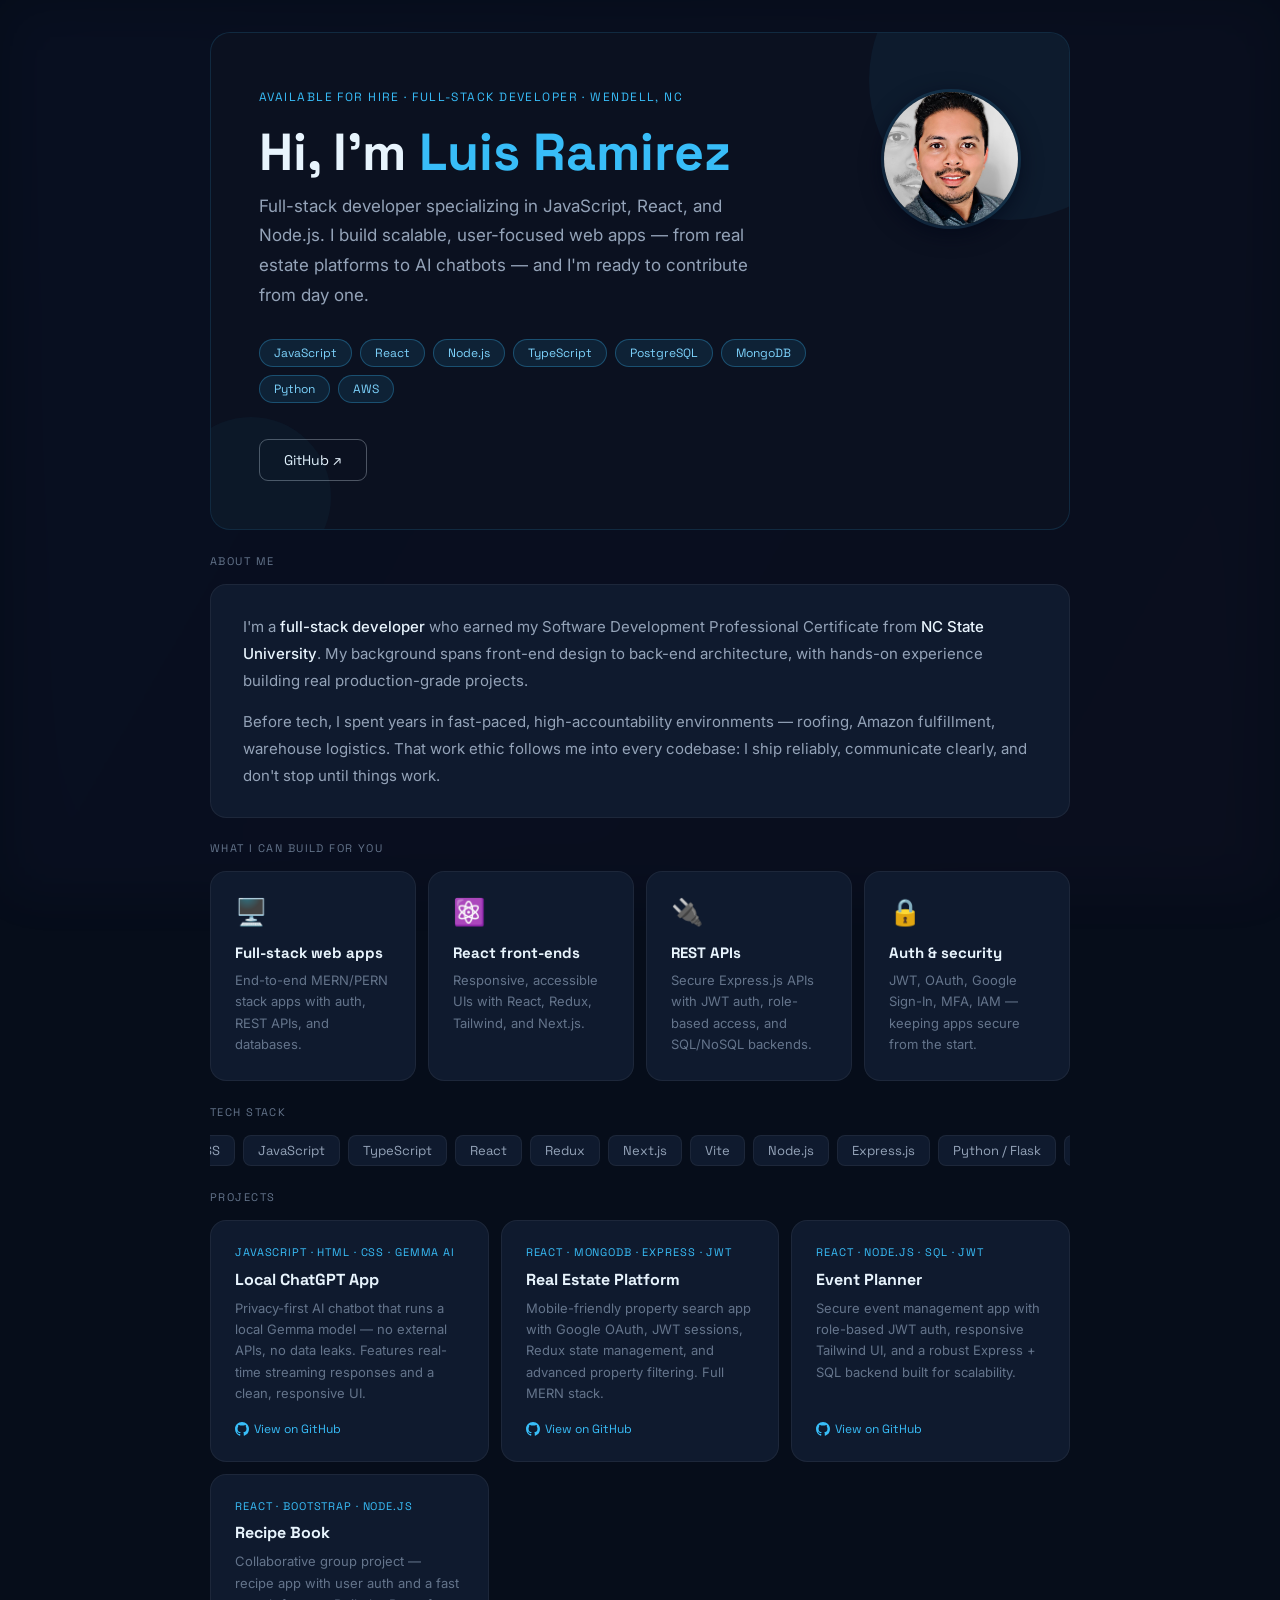
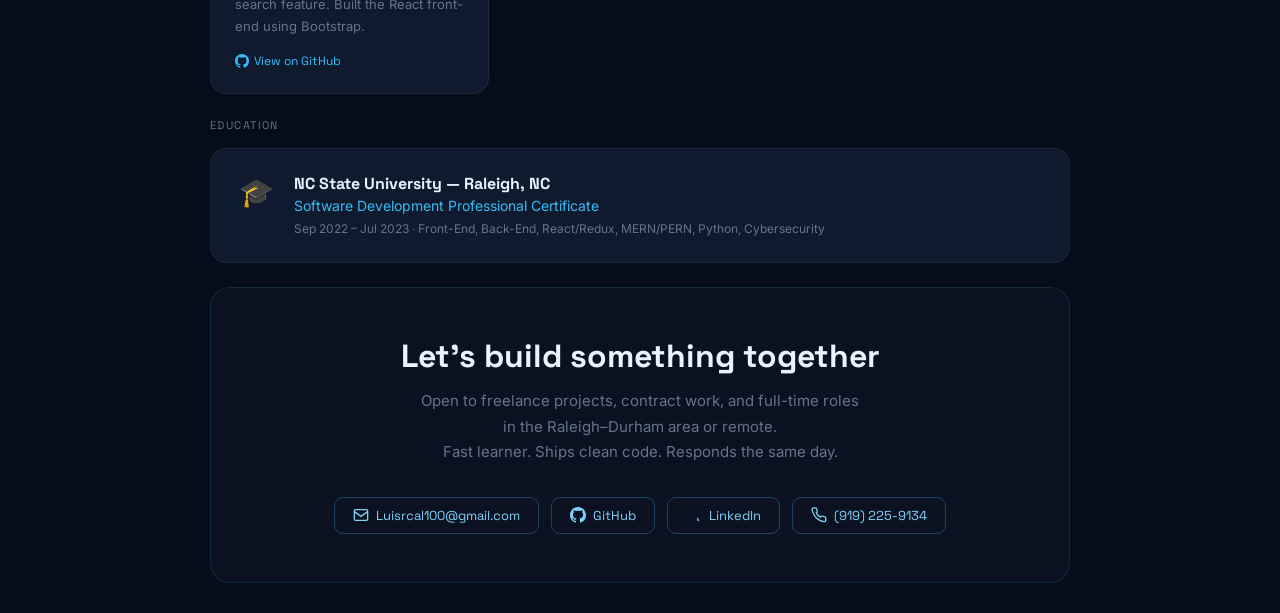
==== commit c6d35c14: "move js to main root" ====
--- a/promoteme/index.html
+++ b/promoteme/index.html
@@ -325,6 +325,6 @@
         </div>
       </section>
     </main>
-    <script src="scripts/animations.js" defer></script>
+    <script src="/promoteme/animations.js" defer></script>
   </body>
 </html>
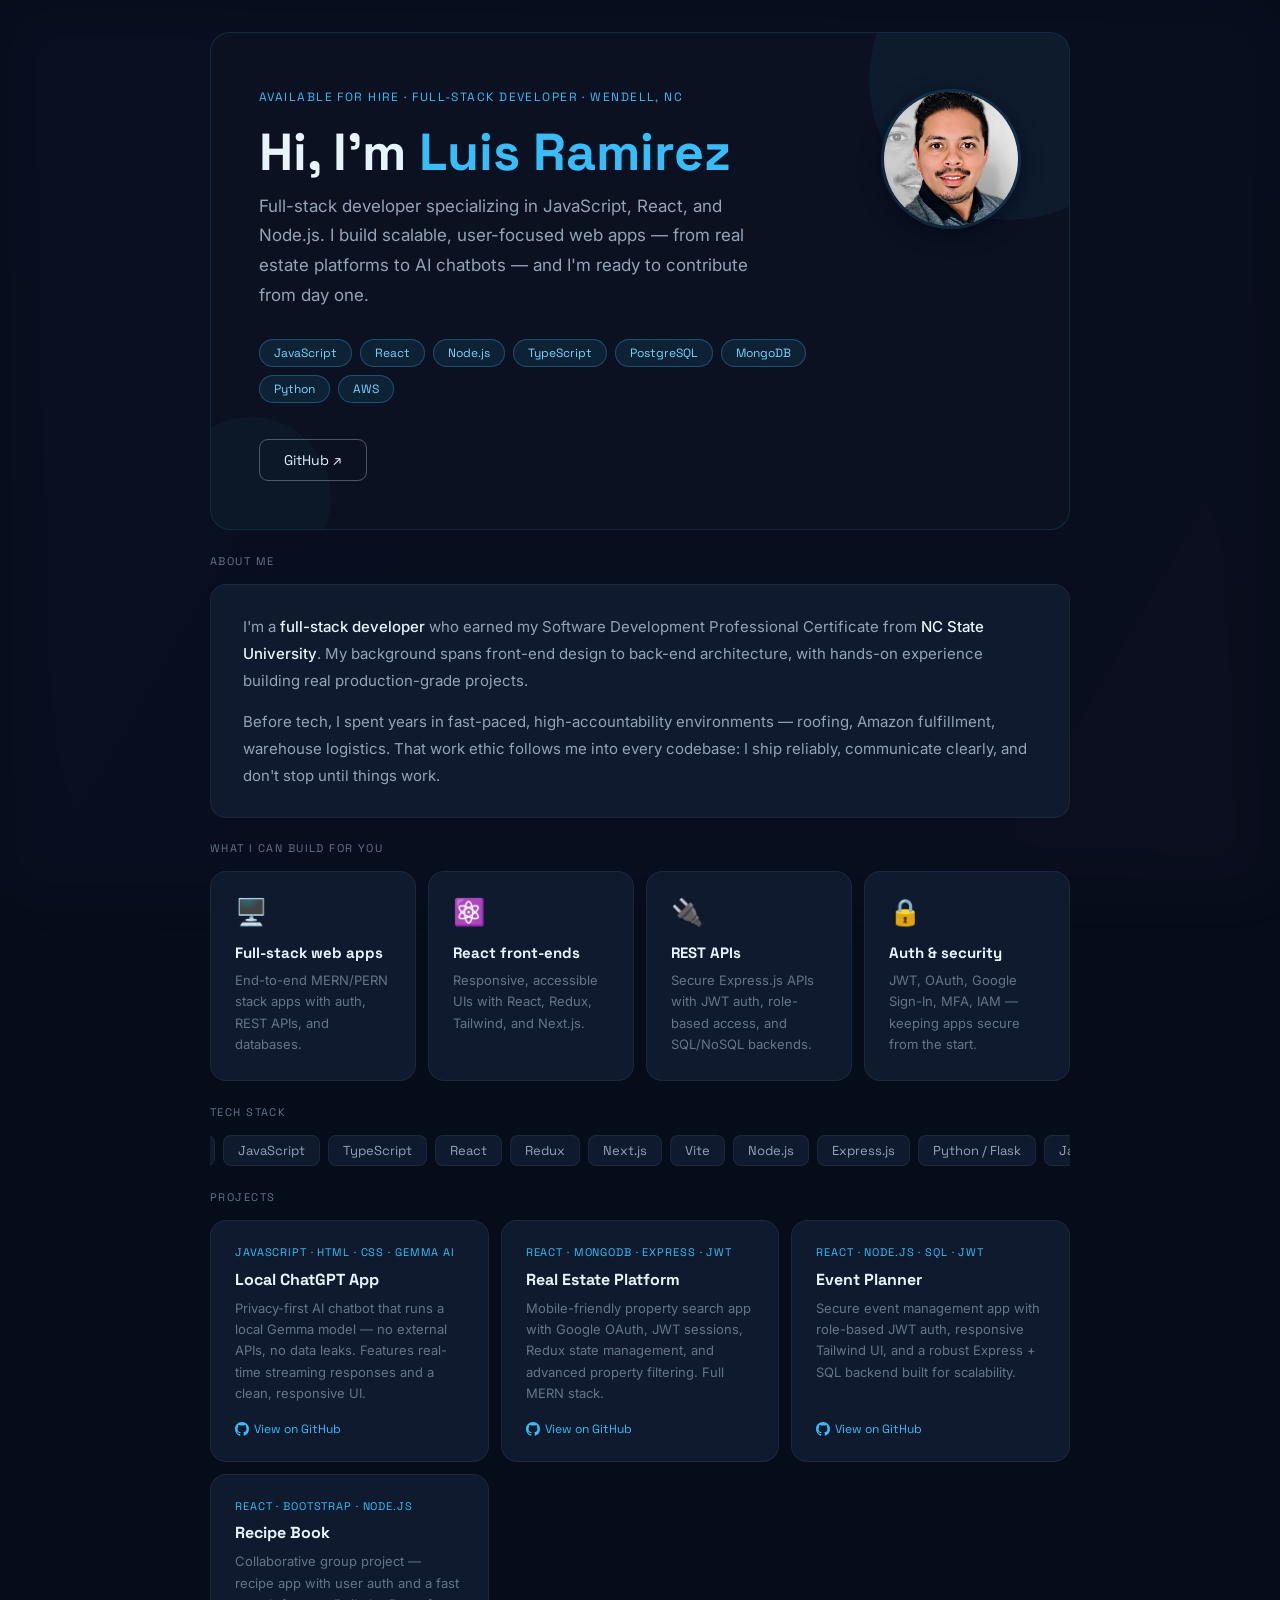
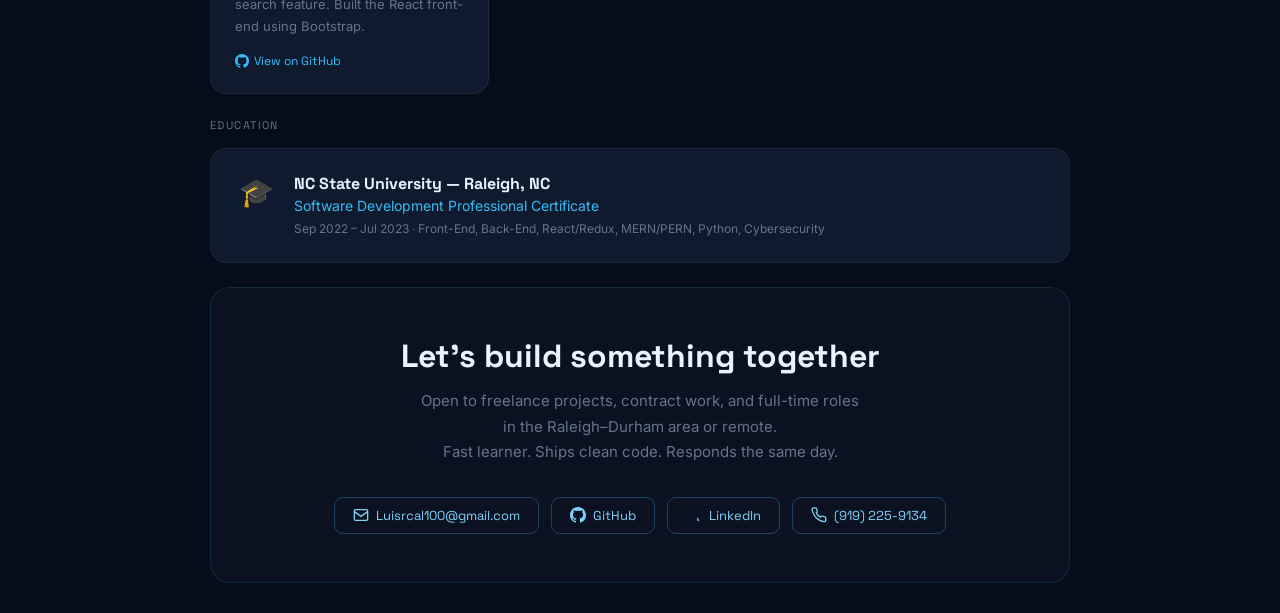
==== commit 0bbaa65a: "fixed js path" ====
--- a/promoteme/index.html
+++ b/promoteme/index.html
@@ -325,6 +325,6 @@
         </div>
       </section>
     </main>
-    <script src="/promoteme/animations.js" defer></script>
+    <script src="animations.js" defer></script>
   </body>
 </html>
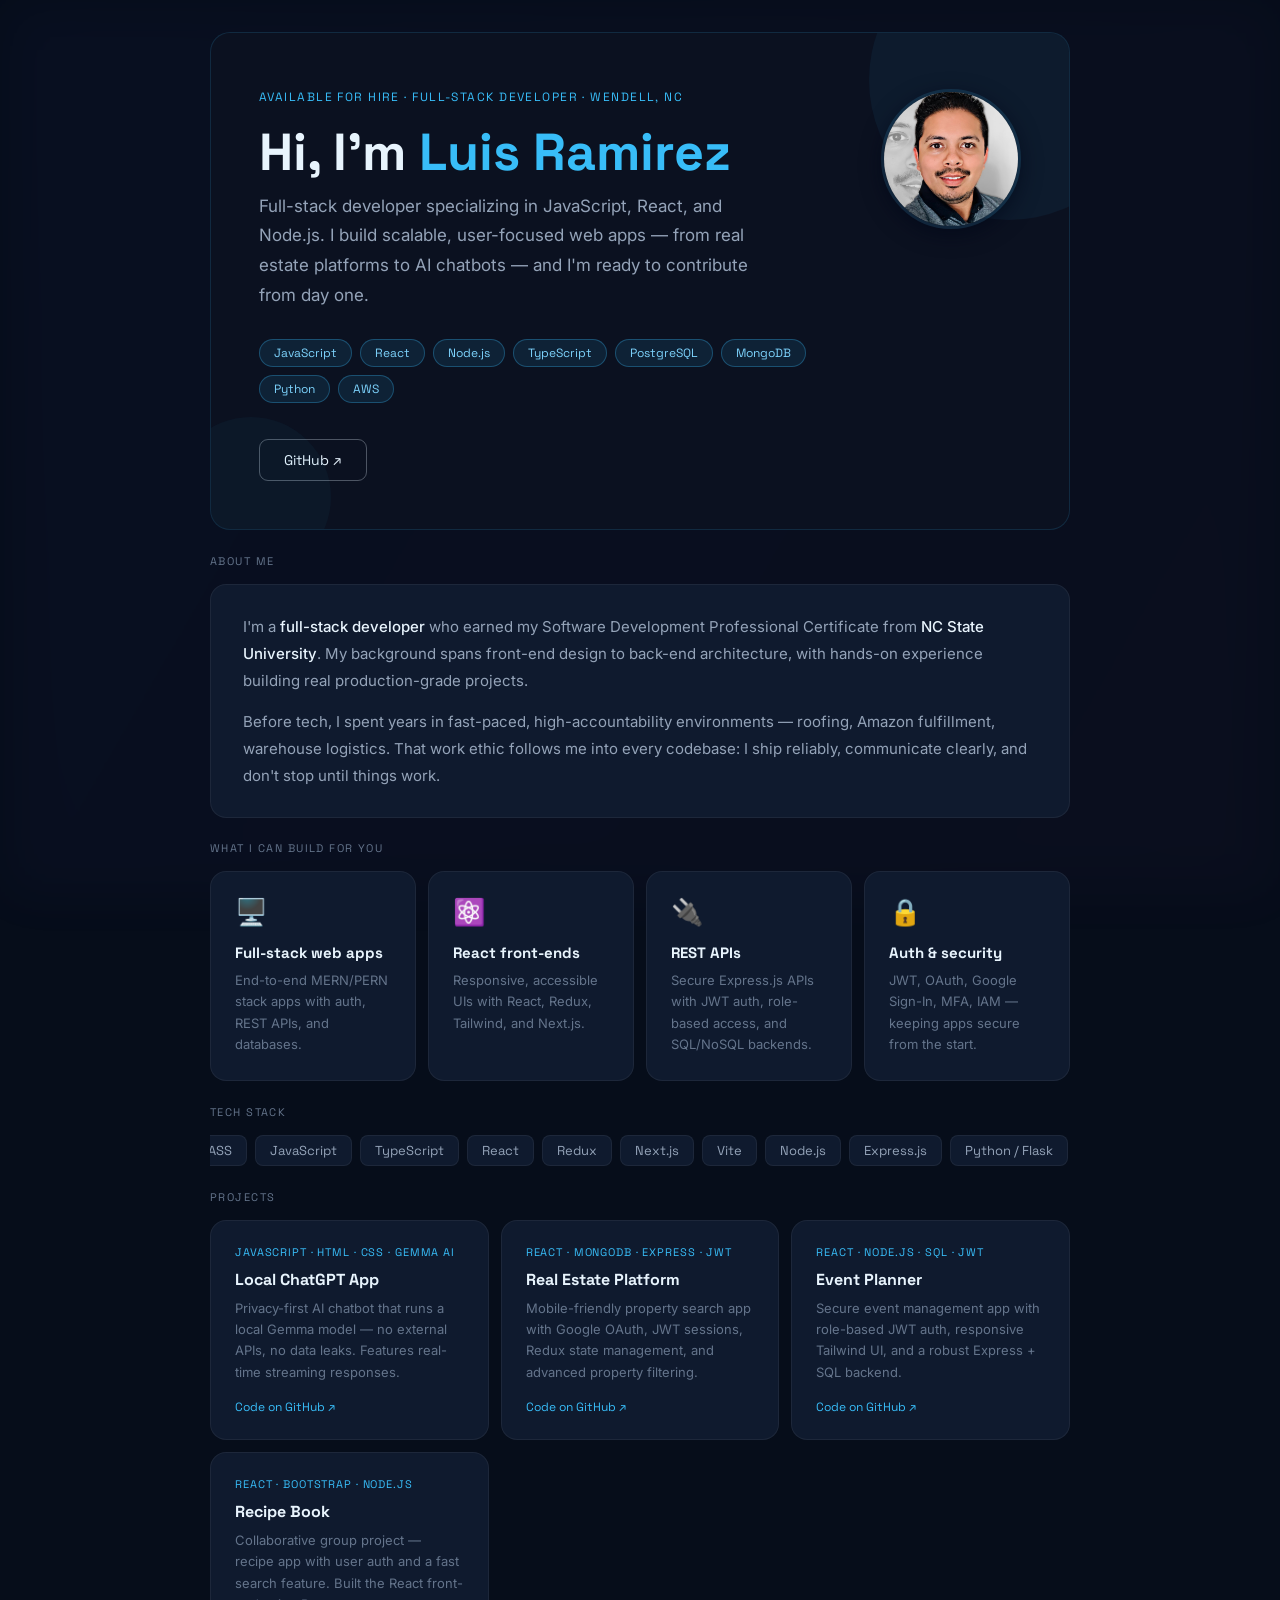
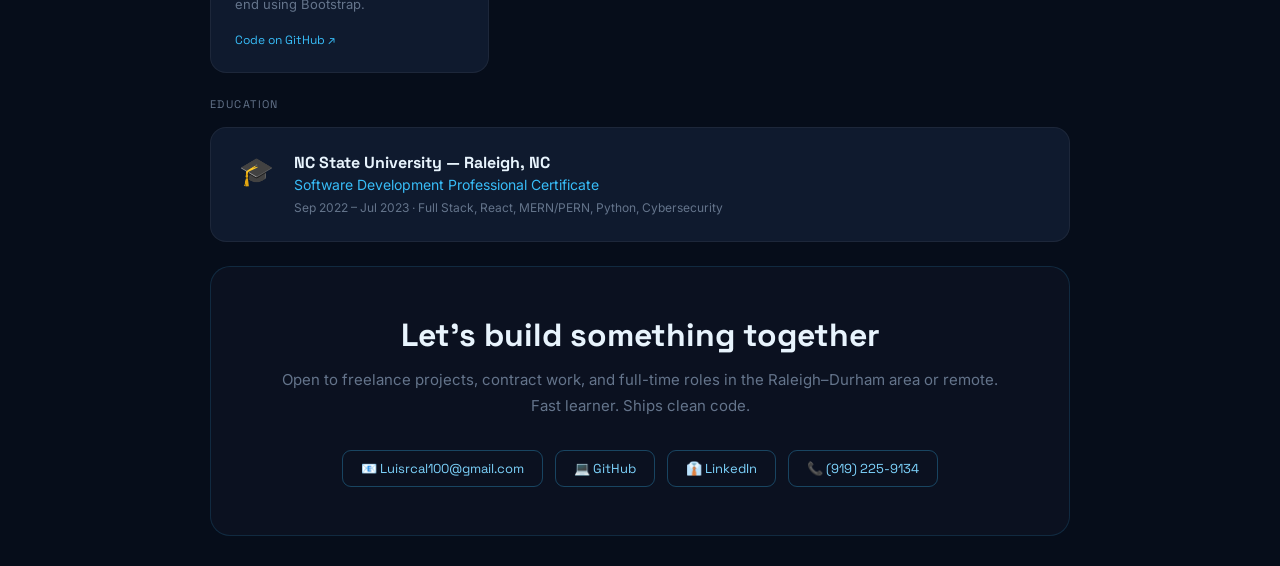
==== commit fd853f60: "simplified my code" ====
--- a/promoteme/index.html
+++ b/promoteme/index.html
@@ -6,325 +6,133 @@
     <title>Luis Ramirez — Full Stack Developer</title>
     <link rel="preconnect" href="https://fonts.googleapis.com" />
     <link rel="preconnect" href="https://fonts.gstatic.com" crossorigin />
-    <link
-      href="https://fonts.googleapis.com/css2?family=Space+Grotesk:wght@400;500;700&family=Inter:wght@400;500&display=swap"
-      rel="stylesheet"
-    />
+    <link href="https://fonts.googleapis.com/css2?family=Space+Grotesk:wght@400;500;700&family=Inter:wght@400;500&display=swap" rel="stylesheet" />
     <link rel="stylesheet" href="style.css" />
   </head>
   <body>
     <div id="page-loader" aria-hidden="true">
-      <div class="loader-inner">
-        <div class="spinner" role="img" aria-label="Loading"></div>
-      </div>
+      <div class="loader-inner"><div class="spinner" role="img" aria-label="Loading"></div></div>
     </div>
+    
     <main class="page">
-      <!-- HERO -->
       <section class="hero">
-        <img
-          class="hero-avatar"
-          src="assets/IMG_E2539.JPG"
-          alt="Luis Ramirez — Full Stack Developer"
-        />
+        <img class="hero-avatar" src="assets/IMG_E2539.JPG" alt="Luis Ramirez" />
         <div class="hero-content">
-          <p class="hero-tag">
-            Available for hire &middot; Full-Stack Developer &middot; Wendell,
-            NC
-          </p>
+          <p class="hero-tag">Available for hire &middot; Full-Stack Developer &middot; Wendell, NC</p>
           <h1 class="hero-name">Hi, I'm <span>Luis Ramirez</span></h1>
-          <p class="hero-sub">
-            Full-stack developer specializing in JavaScript, React, and Node.js.
-            I build scalable, user-focused web apps — from real estate platforms
-            to AI chatbots — and I'm ready to contribute from day one.
-          </p>
+          <p class="hero-sub">Full-stack developer specializing in JavaScript, React, and Node.js. I build scalable, user-focused web apps — from real estate platforms to AI chatbots — and I'm ready to contribute from day one.</p>
           <div class="badges">
-            <span class="badge">JavaScript</span>
-            <span class="badge">React</span>
-            <span class="badge">Node.js</span>
-            <span class="badge">TypeScript</span>
-            <span class="badge">PostgreSQL</span>
-            <span class="badge">MongoDB</span>
-            <span class="badge">Python</span>
-            <span class="badge">AWS</span>
+            <span class="badge">JavaScript</span><span class="badge">React</span><span class="badge">Node.js</span><span class="badge">TypeScript</span>
+            <span class="badge">PostgreSQL</span><span class="badge">MongoDB</span><span class="badge">Python</span><span class="badge">AWS</span>
           </div>
           <div class="cta-row">
-            <a
-              class="btn-outline"
-              href="https://github.com/Luisrc91"
-              target="_blank"
-              rel="noopener"
-              >GitHub ↗</a
-            >
+            <a class="btn-outline" href="https://github.com/Luisrc91" target="_blank" rel="noopener">GitHub ↗</a>
           </div>
         </div>
       </section>
 
-      <!-- ABOUT -->
       <section class="section reveal">
         <p class="section-label">About me</p>
         <div class="about-card">
-          <p>
-            I'm a <strong>full-stack developer</strong> who earned my Software
-            Development Professional Certificate from
-            <strong>NC State University</strong>. My background spans front-end
-            design to back-end architecture, with hands-on experience building
-            real production-grade projects.
-          </p>
-          <p>
-            Before tech, I spent years in fast-paced, high-accountability
-            environments — roofing, Amazon fulfillment, warehouse logistics.
-            That work ethic follows me into every codebase: I ship reliably,
-            communicate clearly, and don't stop until things work.
-          </p>
+          <p>I'm a <strong>full-stack developer</strong> who earned my Software Development Professional Certificate from <strong>NC State University</strong>. My background spans front-end design to back-end architecture, with hands-on experience building real production-grade projects.</p>
+          <p>Before tech, I spent years in fast-paced, high-accountability environments — roofing, Amazon fulfillment, warehouse logistics. That work ethic follows me into every codebase: I ship reliably, communicate clearly, and don't stop until things work.</p>
         </div>
       </section>
 
-      <!-- SERVICES -->
       <section class="section reveal">
         <p class="section-label">What I can build for you</p>
         <div class="services-grid">
           <div class="srv-card">
             <div class="srv-icon">🖥️</div>
             <p class="srv-title">Full-stack web apps</p>
-            <p class="srv-desc">
-              End-to-end MERN/PERN stack apps with auth, REST APIs, and
-              databases.
-            </p>
+            <p class="srv-desc">End-to-end MERN/PERN stack apps with auth, REST APIs, and databases.</p>
           </div>
           <div class="srv-card">
             <div class="srv-icon">⚛️</div>
             <p class="srv-title">React front-ends</p>
-            <p class="srv-desc">
-              Responsive, accessible UIs with React, Redux, Tailwind, and
-              Next.js.
-            </p>
+            <p class="srv-desc">Responsive, accessible UIs with React, Redux, Tailwind, and Next.js.</p>
           </div>
           <div class="srv-card">
             <div class="srv-icon">🔌</div>
             <p class="srv-title">REST APIs</p>
-            <p class="srv-desc">
-              Secure Express.js APIs with JWT auth, role-based access, and
-              SQL/NoSQL backends.
-            </p>
+            <p class="srv-desc">Secure Express.js APIs with JWT auth, role-based access, and SQL/NoSQL backends.</p>
           </div>
           <div class="srv-card">
             <div class="srv-icon">🔒</div>
             <p class="srv-title">Auth & security</p>
-            <p class="srv-desc">
-              JWT, OAuth, Google Sign-In, MFA, IAM — keeping apps secure from
-              the start.
-            </p>
+            <p class="srv-desc">JWT, OAuth, Google Sign-In, MFA, IAM — keeping apps secure from the start.</p>
           </div>
         </div>
       </section>
 
-      <!-- TECH STACK -->
       <section class="section reveal">
         <p class="section-label">Tech stack</p>
         <div class="skills-row">
           <div class="skills-track">
-            <span class="skill-chip">HTML / CSS / SASS</span>
-            <span class="skill-chip">JavaScript</span>
-            <span class="skill-chip">TypeScript</span>
-            <span class="skill-chip">React</span>
-            <span class="skill-chip">Redux</span>
-            <span class="skill-chip">Next.js</span>
-            <span class="skill-chip">Vite</span>
-            <span class="skill-chip">Node.js</span>
-            <span class="skill-chip">Express.js</span>
-            <span class="skill-chip">Python / Flask</span>
-            <span class="skill-chip">Java / Spring Boot</span>
-            <span class="skill-chip">PostgreSQL</span>
-            <span class="skill-chip">MongoDB</span>
-            <span class="skill-chip">Sequelize</span>
-            <span class="skill-chip">SQLite</span>
-            <span class="skill-chip">Tailwind CSS</span>
-            <span class="skill-chip">Bootstrap</span>
-            <span class="skill-chip">AWS</span>
-            <span class="skill-chip">Git / GitHub</span>
-            <span class="skill-chip">Agile / Scrum</span>
+            <span class="skill-chip">HTML / CSS / SASS</span><span class="skill-chip">JavaScript</span><span class="skill-chip">TypeScript</span>
+            <span class="skill-chip">React</span><span class="skill-chip">Redux</span><span class="skill-chip">Next.js</span><span class="skill-chip">Vite</span>
+            <span class="skill-chip">Node.js</span><span class="skill-chip">Express.js</span><span class="skill-chip">Python / Flask</span>
+            <span class="skill-chip">Java / Spring Boot</span><span class="skill-chip">PostgreSQL</span><span class="skill-chip">MongoDB</span>
+            <span class="skill-chip">Sequelize</span><span class="skill-chip">SQLite</span><span class="skill-chip">Tailwind CSS</span>
+            <span class="skill-chip">Bootstrap</span><span class="skill-chip">AWS</span><span class="skill-chip">Git / GitHub</span><span class="skill-chip">Agile / Scrum</span>
           </div>
         </div>
       </section>
 
-      <!-- PROJECTS -->
       <section class="section reveal">
         <p class="section-label">Projects</p>
         <div class="projects-grid">
           <div class="proj-card">
             <p class="proj-lang">JavaScript · HTML · CSS · Gemma AI</p>
             <h3 class="proj-title">Local ChatGPT App</h3>
-            <p class="proj-desc">
-              Privacy-first AI chatbot that runs a local Gemma model — no
-              external APIs, no data leaks. Features real-time streaming
-              responses and a clean, responsive UI.
-            </p>
-            <a
-              class="proj-link"
-              href="https://github.com/Luisrc91/chatgptlocally"
-              target="_blank"
-              rel="noopener"
-            >
-              <svg viewBox="0 0 24 24" fill="currentColor">
-                <path
-                  d="M12 0C5.37 0 0 5.37 0 12c0 5.31 3.435 9.795 8.205 11.385.6.105.825-.255.825-.57 0-.285-.015-1.23-.015-2.235-3.015.555-3.795-.735-4.035-1.41-.135-.345-.72-1.41-1.23-1.695-.42-.225-1.02-.78-.015-.795.945-.015 1.62.87 1.845 1.23 1.08 1.815 2.805 1.305 3.495.99.105-.78.42-1.305.765-1.605-2.67-.3-5.46-1.335-5.46-5.925 0-1.305.465-2.385 1.23-3.225-.12-.3-.54-1.53.12-3.18 0 0 1.005-.315 3.3 1.23.96-.27 1.98-.405 3-.405s2.04.135 3 .405c2.295-1.56 3.3-1.23 3.3-1.23.66 1.65.24 2.88.12 3.18.765.84 1.23 1.905 1.23 3.225 0 4.605-2.805 5.625-5.475 5.925.435.375.81 1.095.81 2.22 0 1.605-.015 2.895-.015 3.3 0 .315.225.69.825.57A12.02 12.02 0 0 0 24 12c0-6.63-5.37-12-12-12z"
-                />
-              </svg>
-              View on GitHub
-            </a>
+            <p class="proj-desc">Privacy-first AI chatbot that runs a local Gemma model — no external APIs, no data leaks. Features real-time streaming responses.</p>
+            <a class="proj-link" href="https://github.com/Luisrc91/chatgptlocally" target="_blank" rel="noopener">Code on GitHub ↗</a>
           </div>
-
           <div class="proj-card">
             <p class="proj-lang">React · MongoDB · Express · JWT</p>
             <h3 class="proj-title">Real Estate Platform</h3>
-            <p class="proj-desc">
-              Mobile-friendly property search app with Google OAuth, JWT
-              sessions, Redux state management, and advanced property filtering.
-              Full MERN stack.
-            </p>
-            <a
-              class="proj-link"
-              href="https://github.com/Luisrc91/realestatee"
-              target="_blank"
-              rel="noopener"
-            >
-              <svg viewBox="0 0 24 24" fill="currentColor">
-                <path
-                  d="M12 0C5.37 0 0 5.37 0 12c0 5.31 3.435 9.795 8.205 11.385.6.105.825-.255.825-.57 0-.285-.015-1.23-.015-2.235-3.015.555-3.795-.735-4.035-1.41-.135-.345-.72-1.41-1.23-1.695-.42-.225-1.02-.78-.015-.795.945-.015 1.62.87 1.845 1.23 1.08 1.815 2.805 1.305 3.495.99.105-.78.42-1.305.765-1.605-2.67-.3-5.46-1.335-5.46-5.925 0-1.305.465-2.385 1.23-3.225-.12-.3-.54-1.53.12-3.18 0 0 1.005-.315 3.3 1.23.96-.27 1.98-.405 3-.405s2.04.135 3 .405c2.295-1.56 3.3-1.23 3.3-1.23.66 1.65.24 2.88.12 3.18.765.84 1.23 1.905 1.23 3.225 0 4.605-2.805 5.625-5.475 5.925.435.375.81 1.095.81 2.22 0 1.605-.015 2.895-.015 3.3 0 .315.225.69.825.57A12.02 12.02 0 0 0 24 12c0-6.63-5.37-12-12-12z"
-                />
-              </svg>
-              View on GitHub
-            </a>
+            <p class="proj-desc">Mobile-friendly property search app with Google OAuth, JWT sessions, Redux state management, and advanced property filtering.</p>
+            <a class="proj-link" href="https://github.com/Luisrc91/realestatee" target="_blank" rel="noopener">Code on GitHub ↗</a>
           </div>
-
           <div class="proj-card">
             <p class="proj-lang">React · Node.js · SQL · JWT</p>
             <h3 class="proj-title">Event Planner</h3>
-            <p class="proj-desc">
-              Secure event management app with role-based JWT auth, responsive
-              Tailwind UI, and a robust Express + SQL backend built for
-              scalability.
-            </p>
-            <a
-              class="proj-link"
-              href="https://github.com/Luisrc91/eventplanner"
-              target="_blank"
-              rel="noopener"
-            >
-              <svg viewBox="0 0 24 24" fill="currentColor">
-                <path
-                  d="M12 0C5.37 0 0 5.37 0 12c0 5.31 3.435 9.795 8.205 11.385.6.105.825-.255.825-.57 0-.285-.015-1.23-.015-2.235-3.015.555-3.795-.735-4.035-1.41-.135-.345-.72-1.41-1.23-1.695-.42-.225-1.02-.78-.015-.795.945-.015 1.62.87 1.845 1.23 1.08 1.815 2.805 1.305 3.495.99.105-.78.42-1.305.765-1.605-2.67-.3-5.46-1.335-5.46-5.925 0-1.305.465-2.385 1.23-3.225-.12-.3-.54-1.53.12-3.18 0 0 1.005-.315 3.3 1.23.96-.27 1.98-.405 3-.405s2.04.135 3 .405c2.295-1.56 3.3-1.23 3.3-1.23.66 1.65.24 2.88.12 3.18.765.84 1.23 1.905 1.23 3.225 0 4.605-2.805 5.625-5.475 5.925.435.375.81 1.095.81 2.22 0 1.605-.015 2.895-.015 3.3 0 .315.225.69.825.57A12.02 12.02 0 0 0 24 12c0-6.63-5.37-12-12-12z"
-                />
-              </svg>
-              View on GitHub
-            </a>
+            <p class="proj-desc">Secure event management app with role-based JWT auth, responsive Tailwind UI, and a robust Express + SQL backend.</p>
+            <a class="proj-link" href="https://github.com/Luisrc91/eventplanner" target="_blank" rel="noopener">Code on GitHub ↗</a>
           </div>
-
           <div class="proj-card">
             <p class="proj-lang">React · Bootstrap · Node.js</p>
             <h3 class="proj-title">Recipe Book</h3>
-            <p class="proj-desc">
-              Collaborative group project — recipe app with user auth and a fast
-              search feature. Built the React front-end using Bootstrap.
-            </p>
-            <a
-              class="proj-link"
-              href="https://github.com/Luisrc91/ABCL-Recipe-Book"
-              target="_blank"
-              rel="noopener"
-            >
-              <svg viewBox="0 0 24 24" fill="currentColor">
-                <path
-                  d="M12 0C5.37 0 0 5.37 0 12c0 5.31 3.435 9.795 8.205 11.385.6.105.825-.255.825-.57 0-.285-.015-1.23-.015-2.235-3.015.555-3.795-.735-4.035-1.41-.135-.345-.72-1.41-1.23-1.695-.42-.225-1.02-.78-.015-.795.945-.015 1.62.87 1.845 1.23 1.08 1.815 2.805 1.305 3.495.99.105-.78.42-1.305.765-1.605-2.67-.3-5.46-1.335-5.46-5.925 0-1.305.465-2.385 1.23-3.225-.12-.3-.54-1.53.12-3.18 0 0 1.005-.315 3.3 1.23.96-.27 1.98-.405 3-.405s2.04.135 3 .405c2.295-1.56 3.3-1.23 3.3-1.23.66 1.65.24 2.88.12 3.18.765.84 1.23 1.905 1.23 3.225 0 4.605-2.805 5.625-5.475 5.925.435.375.81 1.095.81 2.22 0 1.605-.015 2.895-.015 3.3 0 .315.225.69.825.57A12.02 12.02 0 0 0 24 12c0-6.63-5.37-12-12-12z"
-                />
-              </svg>
-              View on GitHub
-            </a>
+            <p class="proj-desc">Collaborative group project — recipe app with user auth and a fast search feature. Built the React front-end using Bootstrap.</p>
+            <a class="proj-link" href="https://github.com/Luisrc91/ABCL-Recipe-Book" target="_blank" rel="noopener">Code on GitHub ↗</a>
           </div>
         </div>
       </section>
 
-      <!-- EDUCATION -->
       <section class="section reveal">
         <p class="section-label">Education</p>
         <div class="edu-card">
           <div class="edu-icon">🎓</div>
           <div>
             <p class="edu-school">NC State University — Raleigh, NC</p>
-            <p class="edu-cert">
-              Software Development Professional Certificate
-            </p>
-            <p class="edu-date">
-              Sep 2022 – Jul 2023 &middot; Front-End, Back-End, React/Redux,
-              MERN/PERN, Python, Cybersecurity
-            </p>
+            <p class="edu-cert">Software Development Professional Certificate</p>
+            <p class="edu-date">Sep 2022 – Jul 2023 &middot; Full Stack, React, MERN/PERN, Python, Cybersecurity</p>
           </div>
         </div>
       </section>
 
-      <!-- CONTACT CTA -->
       <section class="cta-section reveal">
         <h2>Let's build something together</h2>
-        <p>
-          Open to freelance projects, contract work, and full-time roles<br />
-          in the Raleigh–Durham area or remote.<br />
-          Fast learner. Ships clean code. Responds the same day.
-        </p>
+        <p>Open to freelance projects, contract work, and full-time roles in the Raleigh–Durham area or remote.<br />Fast learner. Ships clean code.</p>
         <div class="contact-row">
-          <a class="contact-link" href="mailto:Luisrcal100@gmail.com">
-            <svg
-              viewBox="0 0 24 24"
-              fill="none"
-              stroke="currentColor"
-              stroke-width="2"
-            >
-              <rect x="2" y="4" width="20" height="16" rx="2" />
-              <path d="m2 7 10 7 10-7" />
-            </svg>
-            Luisrcal100@gmail.com
-          </a>
-          <a
-            class="contact-link"
-            href="https://github.com/Luisrc91"
-            target="_blank"
-            rel="noopener"
-          >
-            <svg viewBox="0 0 24 24" fill="currentColor">
-              <path
-                d="M12 0C5.37 0 0 5.37 0 12c0 5.31 3.435 9.795 8.205 11.385.6.105.825-.255.825-.57 0-.285-.015-1.23-.015-2.235-3.015.555-3.795-.735-4.035-1.41-.135-.345-.72-1.41-1.23-1.695-.42-.225-1.02-.78-.015-.795.945-.015 1.62.87 1.845 1.23 1.08 1.815 2.805 1.305 3.495.99.105-.78.42-1.305.765-1.605-2.67-.3-5.46-1.335-5.46-5.925 0-1.305.465-2.385 1.23-3.225-.12-.3-.54-1.53.12-3.18 0 0 1.005-.315 3.3 1.23.96-.27 1.98-.405 3-.405s2.04.135 3 .405c2.295-1.56 3.3-1.23 3.3-1.23.66 1.65.24 2.88.12 3.18.765.84 1.23 1.905 1.23 3.225 0 4.605-2.805 5.625-5.475 5.925.435.375.81 1.095.81 2.22 0 1.605-.015 2.895-.015 3.3 0 .315.225.69.825.57A12.02 12.02 0 0 0 24 12c0-6.63-5.37-12-12-12z"
-              />
-            </svg>
-            GitHub
-          </a>
-          <a
-            class="contact-link"
-            href="https://www.linkedin.com/in/luisramirez0618/"
-            target="_blank"
-            rel="noopener"
-          >
-            <svg viewBox="0 0 24 24" fill="currentColor">
-              <path
-                d="M20.447 20.452h-3.554v-5.569c0-1.328-.027-3.037-1.85..."
-              />
-            </svg>
-            LinkedIn
-          </a>
-          <a class="contact-link" href="tel:9192259134">
-            <svg
-              viewBox="0 0 24 24"
-              fill="none"
-              stroke="currentColor"
-              stroke-width="2"
-            >
-              <path
-                d="M22 16.92v3a2 2 0 0 1-2.18 2 19.79 19.79 0 0 1-8.63-3.07A19.5 19.5 0 0 1 4.69 12a19.79 19.79 0 0 1-3.07-8.67A2 2 0 0 1 3.6 1.27h3a2 2 0 0 1 2 1.72c.127.96.361 1.903.7 2.81a2 2 0 0 1-.45 2.11L7.91 8.91a16 16 0 0 0 6.18 6.18l.91-.91a2 2 0 0 1 2.11-.45c.907.339 1.85.573 2.81.7A2 2 0 0 1 22 16.92z"
-              />
-            </svg>
-            (919) 225-9134
-          </a>
+          <a class="contact-link" href="mailto:Luisrcal100@gmail.com">📧 Luisrcal100@gmail.com</a>
+          <a class="contact-link" href="https://github.com/Luisrc91" target="_blank" rel="noopener">💻 GitHub</a>
+          <a class="contact-link" href="https://www.linkedin.com/in/luisramirez0618/" target="_blank" rel="noopener">👔 LinkedIn</a>
+          <a class="contact-link" href="tel:9192259134">📞 (919) 225-9134</a>
         </div>
       </section>
     </main>
+
     <script src="animations.js" defer></script>
   </body>
-</html>
+</html>
--- a/promoteme/style.css
+++ b/promoteme/style.css
@@ -1,695 +1,17 @@
-/* ── RESET ── */
+/* ── RESET & BASE ── */
 *, *::before, *::after {
   box-sizing: border-box;
   margin: 0;
   padding: 0;
 }
 
-/* ── BASE ── */
 body {
   font-family: 'Inter', sans-serif;
   background: #060d1a;
   color: #e8f4fd;
   min-height: 100vh;
   padding: 2rem 1rem;
-}
-
-.page {
-  max-width: 860px;
-  margin: 0 auto;
-  display: flex;
-  flex-direction: column;
-  gap: 1.5rem;
   position: relative;
-  z-index: 1;
-}
-
-/* ── HERO ── */
-.hero {
-  background: #0b1120;
-  border-radius: 20px;
-  padding: 3.5rem 3rem 3rem;
-  position: relative;
-  overflow: hidden;
-  border: 0.5px solid rgba(56, 189, 248, 0.15);
-  display: flex;
-  align-items: flex-start;
-  gap: 1.5rem;
-}
-
-.hero::before {
-  content: '';
-  position: absolute;
-  top: -80px;
-  right: -80px;
-  width: 280px;
-  height: 280px;
-  border-radius: 50%;
-  background: rgba(56, 189, 248, 0.06);
-  transform: translateY(var(--hero-before-ty, 0));
-  transition: transform 450ms linear;
-}
-
-.hero::after {
-  content: '';
-  position: absolute;
-  bottom: -40px;
-  left: -40px;
-  width: 160px;
-  height: 160px;
-  border-radius: 50%;
-  background: rgba(56, 189, 248, 0.04);
-  transform: translateY(var(--hero-after-ty, 0));
-  transition: transform 600ms linear;
-}
-
-.hero-tag {
-  font-family: 'Space Grotesk', sans-serif;
-  font-size: 12px;
-  letter-spacing: 0.12em;
-  text-transform: uppercase;
-  color: #38bdf8;
-  margin-bottom: 1.25rem;
-}
-
-.hero-name {
-  font-family: 'Space Grotesk', sans-serif;
-  font-size: 52px;
-  font-weight: 700;
-  color: #e8f4fd;
-  line-height: 1.05;
-  margin-bottom: 0.75rem;
-}
-
-.hero-name span {
-  color: #38bdf8;
-}
-
-.hero-sub {
-  font-size: 17px;
-  color: #94a3b8;
-  line-height: 1.75;
-  max-width: 520px;
-  margin-bottom: 1.75rem;
-}
-
-/* ── BADGES ── */
-.badges {
-  display: flex;
-  flex-wrap: wrap;
-  gap: 8px;
-  margin-bottom: 2.25rem;
-}
-
-.badge {
-  background: rgba(56, 189, 248, 0.1);
-  border: 0.5px solid rgba(56, 189, 248, 0.3);
-  color: #7dd3fc;
-  font-size: 12px;
-  padding: 5px 14px;
-  border-radius: 20px;
-  font-family: 'Space Grotesk', sans-serif;
-}
-
-/* ── BUTTONS ── */
-.cta-row {
-  display: flex;
-  gap: 12px;
-  flex-wrap: wrap;
-}
-
-.btn-primary {
-  background: #38bdf8;
-  color: #0b1120;
-  font-weight: 700;
-  font-size: 14px;
-  padding: 11px 24px;
-  border-radius: 9px;
-  border: none;
-  cursor: pointer;
-  font-family: 'Space Grotesk', sans-serif;
-  text-decoration: none;
-  display: inline-block;
-  transition: background 0.2s;
-}
-
-.btn-primary:hover {
-  background: #7dd3fc;
-}
-
-.btn-outline {
-  background: transparent;
-  color: #e8f4fd;
-  font-size: 14px;
-  padding: 11px 24px;
-  border-radius: 9px;
-  border: 0.5px solid rgba(232, 244, 253, 0.3);
-  cursor: pointer;
-  font-family: 'Space Grotesk', sans-serif;
-  text-decoration: none;
-  display: inline-block;
-  transition: border-color 0.2s, color 0.2s;
-}
-
-.btn-outline:hover {
-  border-color: #38bdf8;
-  color: #38bdf8;
-}
-
-/* ── SECTION ── */
-.section {
-  display: flex;
-  flex-direction: column;
-  gap: 1rem;
-}
-
-.section-label {
-  font-size: 11px;
-  letter-spacing: 0.13em;
-  text-transform: uppercase;
-  color: #64748b;
-  font-family: 'Space Grotesk', sans-serif;
-}
-
-/* ── ABOUT ── */
-.about-card {
-  background: #0f1a2e;
-  border-radius: 16px;
-  padding: 1.75rem 2rem;
-  border: 0.5px solid rgba(255, 255, 255, 0.06);
-}
-
-.about-card p {
-  font-size: 15px;
-  line-height: 1.8;
-  color: #94a3b8;
-  margin-bottom: 0.85rem;
-}
-
-.about-card p:last-child {
-  margin-bottom: 0;
-}
-
-.about-card strong {
-  color: #e8f4fd;
-  font-weight: 500;
-}
-
-/* ── SERVICES ── */
-.services-grid {
-  display: grid;
-  grid-template-columns: repeat(auto-fit, minmax(180px, 1fr));
-  gap: 12px;
-}
-
-.srv-card {
-  background: #0f1a2e;
-  border: 0.5px solid rgba(255, 255, 255, 0.06);
-  border-radius: 16px;
-  padding: 1.5rem;
-  transition: border-color 0.2s;
-}
-
-.srv-card:hover {
-  border-color: rgba(56, 189, 248, 0.3);
-}
-
-.srv-icon {
-  font-size: 26px;
-  margin-bottom: 1rem;
-}
-
-.srv-title {
-  font-family: 'Space Grotesk', sans-serif;
-  font-size: 15px;
-  font-weight: 700;
-  color: #e8f4fd;
-  margin-bottom: 0.5rem;
-}
-
-.srv-desc {
-  font-size: 13px;
-  color: #64748b;
-  line-height: 1.65;
-}
-
-/* ── SKILLS ── */
-.skills-row {
-  display: flex;
-  align-items: center;
-  gap: 8px;
-  overflow: hidden;
-  /* track will handle horizontal marquee layout */
-}
-
-.skills-track,
-.skills-track-clone {
-  display: flex;
-  gap: 8px;
-  align-items: center;
-  white-space: nowrap;
-  flex: none;
-}
-
-.skill-chip {
-  --chip-glow: 56,189,248; /* default RGB for cyan */
-  background: #0f1a2e;
-  border-radius: 8px;
-  font-size: 13px;
-  padding: 6px 14px;
-  color: #94a3b8;
-  font-family: 'Space Grotesk', sans-serif;
-  transition: border-color 180ms ease, color 180ms ease, box-shadow 220ms ease, transform 200ms ease;
-  border: 1px solid rgba(255,255,255,0.06);
-}
-
-/* glow pulse */
-@keyframes chipPulse {
-  0% { box-shadow: 0 6px 18px rgba(var(--chip-glow), 0.04); transform: translateY(0); }
-  50% { box-shadow: 0 12px 30px rgba(var(--chip-glow), 0.12); transform: translateY(-3px); }
-  100% { box-shadow: 0 6px 18px rgba(var(--chip-glow), 0.04); transform: translateY(0); }
-}
-
-.skill-chip:hover {
-  color: #e8f4fd;
-  transform: translateY(-4px) scale(1.02);
-  border-color: rgba(var(--chip-glow), 0.42);
-  box-shadow: 0 14px 40px rgba(var(--chip-glow), 0.12);
-}
-
-/* assign different glow colors cycling through chips */
-.skills-track .skill-chip:nth-child(6n+1) { --chip-glow: 56,189,248; } /* cyan */
-.skills-track .skill-chip:nth-child(6n+2) { --chip-glow: 168,85,247; } /* purple */
-.skills-track .skill-chip:nth-child(6n+3) { --chip-glow: 34,197,94; } /* green */
-.skills-track .skill-chip:nth-child(6n+4) { --chip-glow: 249,115,22; } /* orange */
-.skills-track .skill-chip:nth-child(6n+5) { --chip-glow: 236,72,153; } /* pink */
-.skills-track .skill-chip:nth-child(6n+6) { --chip-glow: 250,204,21; } /* yellow */
-
-/* subtle ambient pulse on non-hover, only on larger screens */
-@media (min-width: 700px) {
-  .skills-track .skill-chip {
-    animation: chipPulse 4200ms ease-in-out infinite;
-  }
-}
-
-@media (prefers-reduced-motion: reduce) {
-  .skills-track .skill-chip { animation: none !important; transform: none !important; }
-}
-
-.skill-chip:hover {
-  border-color: #38bdf8;
-  color: #38bdf8;
-}
-
-/* ── PROJECTS ── */
-.projects-grid {
-  display: grid;
-  grid-template-columns: repeat(auto-fit, minmax(220px, 1fr));
-  gap: 12px;
-}
-
-.proj-card {
-  background: #0f1a2e;
-  border: 0.5px solid rgba(255, 255, 255, 0.06);
-  border-radius: 16px;
-  padding: 1.5rem;
-  display: flex;
-  flex-direction: column;
-  transition: border-color 0.2s;
-}
-
-/* Stagger helpers for scroll-reveal children */
-.stagger {
-  opacity: 0;
-  transform: translateY(12px);
-}
-.stagger-active {
-  opacity: 1;
-  transform: none;
-}
-
-.proj-card:hover {
-  border-color: rgba(56, 189, 248, 0.3);
-}
-
-.proj-lang {
-  font-size: 11px;
-  color: #38bdf8;
-  font-family: 'Space Grotesk', sans-serif;
-  letter-spacing: 0.08em;
-  text-transform: uppercase;
-  margin-bottom: 0.6rem;
-}
-
-.proj-title {
-  font-family: 'Space Grotesk', sans-serif;
-  font-size: 16px;
-  font-weight: 700;
-  color: #e8f4fd;
-  margin-bottom: 0.5rem;
-}
-
-.proj-desc {
-  font-size: 13px;
-  color: #64748b;
-  line-height: 1.65;
-  flex: 1;
-  margin-bottom: 1rem;
-}
-
-.proj-link {
-  font-size: 12px;
-  color: #38bdf8;
-  text-decoration: none;
-  display: inline-flex;
-  align-items: center;
-  gap: 5px;
-  font-family: 'Space Grotesk', sans-serif;
-}
-
-.proj-link:hover {
-  color: #7dd3fc;
-}
-
-.proj-link svg {
-  width: 14px;
-  height: 14px;
-}
-
-/* ── EDUCATION ── */
-.edu-card {
-  background: #0f1a2e;
-  border-radius: 16px;
-  padding: 1.5rem 1.75rem;
-  border: 0.5px solid rgba(255, 255, 255, 0.06);
-  display: flex;
-  align-items: flex-start;
-  gap: 1.25rem;
-}
-
-.edu-icon {
-  font-size: 28px;
-  flex-shrink: 0;
-  margin-top: 2px;
-}
-
-.edu-school {
-  font-family: 'Space Grotesk', sans-serif;
-  font-size: 16px;
-  font-weight: 700;
-  color: #e8f4fd;
-  margin-bottom: 3px;
-}
-
-.edu-cert {
-  font-size: 14px;
-  color: #38bdf8;
-  margin-bottom: 5px;
-}
-
-.edu-date {
-  font-size: 12px;
-  color: #64748b;
-  line-height: 1.6;
-}
-
-/* ── CONTACT CTA ── */
-.cta-section {
-  background: #0b1120;
-  border-radius: 20px;
-  padding: 3rem 2.5rem;
-  text-align: center;
-  border: 0.5px solid rgba(56, 189, 248, 0.15);
-}
-
-.cta-section h2 {
-  font-family: 'Space Grotesk', sans-serif;
-  font-size: 32px;
-  font-weight: 700;
-  color: #e8f4fd;
-  margin-bottom: 0.75rem;
-}
-
-.cta-section p {
-  color: #64748b;
-  font-size: 15px;
-  line-height: 1.7;
-  margin-bottom: 2rem;
-}
-
-.contact-row {
-  display: flex;
-  justify-content: center;
-  gap: 12px;
-  flex-wrap: wrap;
-}
-
-.contact-link {
-  display: inline-flex;
-  align-items: center;
-  gap: 7px;
-  font-size: 13px;
-  color: #7dd3fc;
-  border: 0.5px solid rgba(56, 189, 248, 0.3);
-  border-radius: 9px;
-  padding: 9px 18px;
-  text-decoration: none;
-  font-family: 'Space Grotesk', sans-serif;
-  transition: background 0.2s, border-color 0.2s;
-}
-
-.contact-link:hover {
-  background: rgba(56, 189, 248, 0.08);
-  border-color: #38bdf8;
-}
-
-/* ── HERO AVATAR ── */
-.hero {
-  position: relative;
-}
-
-.hero-avatar {
-  position: relative;
-  width: 140px;
-  height: 140px;
-  object-fit: cover;
-  border-radius: 50%;
-  border: 3px solid rgba(56,189,248,0.12);
-  box-shadow: 0 6px 20px rgba(2,6,23,0.6);
-  z-index: 5;
-  order: 2;
-  margin-left: auto;
-}
-
-.hero-content {
-  flex: 1 1 auto;
-}
-
-/* ── RESPONSIVE / MOBILE TWEAKS ── */
-@media (max-width: 600px) {
-  body {
-    padding: 1.25rem 0.75rem;
-  }
-
-  .page {
-    max-width: 100%;
-    padding: 0 0.5rem;
-  }
-
-  .hero {
-    padding: 2rem 1.25rem;
-    border-radius: 14px;
-  }
-
-  .hero-name {
-    font-size: 36px;
-    line-height: 1.05;
-    margin-bottom: 0.5rem;
-  }
-
-  .hero-sub {
-    font-size: 15px;
-    max-width: none;
-    margin-bottom: 1.25rem;
-  }
-
-  .badges {
-    gap: 6px;
-  }
-
-  .cta-row {
-    flex-direction: column;
-    align-items: stretch;
-  }
-
-  .cta-row .btn-primary,
-  .cta-row .btn-outline {
-    width: 100%;
-    padding: 10px 14px;
-    border-radius: 10px;
-  }
-
-  .cta-section {
-    padding: 1.75rem 1rem;
-  }
-
-  .cta-section h2 {
-    font-size: 22px;
-  }
-}
-
-/* Avatar sizing across breakpoints */
-@media (max-width: 900px) {
-  .hero-avatar {
-    width: 110px;
-    height: 110px;
-  }
-}
-
-@media (max-width: 700px) {
-  .hero-avatar {
-    width: 88px;
-    height: 88px;
-  }
-}
-
-@media (max-width: 600px) {
-  .hero-avatar {
-    width: 72px;
-    height: 72px;
-  }
-
-  .hero {
-    padding-right: 96px;
-  }
-}
-
-@media (max-width: 420px) {
-  .hero {
-    flex-direction: column;
-    gap: 0.75rem;
-  }
-
-  .hero-avatar {
-    width: 48px;
-    height: 48px;
-    order: 2;
-    margin-left: 0;
-    align-self: flex-end;
-  }
-
-  .hero {
-    padding-right: 1.25rem;
-  }
-}
-
-/* ── SUBTLE ANIMATIONS ── */
-@keyframes fadeUp {
-  from { opacity: 0; transform: translateY(10px); }
-  to { opacity: 1; transform: translateY(0); }
-}
-
-@keyframes floatY {
-  0% { transform: translateY(0); }
-  50% { transform: translateY(-6px); }
-  100% { transform: translateY(0); }
-}
-
-@keyframes scaleIn {
-  from { opacity: 0; transform: scale(0.98) translateY(8px); }
-  to { opacity: 1; transform: scale(1) translateY(0); }
-}
-
-.hero-content > * {
-  opacity: 0;
-  animation: fadeUp 600ms cubic-bezier(.2,.9,.2,1) forwards;
-}
-.hero-content > *:nth-child(1) { animation-delay: 0s; }
-.hero-content > *:nth-child(2) { animation-delay: 0.06s; }
-.hero-content > *:nth-child(3) { animation-delay: 0.12s; }
-.hero-content > *:nth-child(4) { animation-delay: 0.18s; }
-.hero-content > *:nth-child(5) { animation-delay: 0.24s; }
-
-.hero-avatar {
-  /* float only on larger screens */
-  animation: floatY 6s ease-in-out infinite;
-}
-
-.badge, .skill-chip {
-  transition: transform 160ms ease, background 160ms ease, border-color 160ms ease;
-}
-.badge:hover, .skill-chip:hover {
-  transform: translateY(-4px);
-}
-
-.proj-card {
-  transition: transform 200ms ease, border-color 200ms ease, box-shadow 200ms ease;
-}
-.proj-card:hover {
-  transform: translateY(-8px) scale(1.01);
-  box-shadow: 0 12px 30px rgba(2,6,23,0.6);
-}
-
-/* Respect user preference for reduced motion */
-@media (prefers-reduced-motion: reduce) {
-  .hero-content > *, .hero-avatar, .proj-card, .badge, .skill-chip {
-    animation: none !important;
-    transition: none !important;
-  }
-}
-
-/* ── PAGE LOADER ── */
-#page-loader {
-  position: fixed;
-  inset: 0;
-  display: flex;
-  align-items: center;
-  justify-content: center;
-  background: #060d1a;
-  color: #e8f4fd;
-  z-index: 9999;
-  transition: opacity 320ms ease;
-}
-
-#page-loader.page-loading-hidden {
-  opacity: 0;
-  pointer-events: none;
-}
-
-.spinner {
-  width: 56px;
-  height: 56px;
-  border-radius: 50%;
-  border: 6px solid rgba(232,244,253,0.08);
-  border-top-color: #38bdf8;
-  box-sizing: border-box;
-  animation: spin 900ms linear infinite;
-}
-
-@keyframes spin { to { transform: rotate(360deg); } }
-
-/* ── SCROLL REVEAL ── */
-.reveal {
-  opacity: 0;
-  transform: translateY(12px);
-  transition: opacity 600ms cubic-bezier(.2,.9,.2,1), transform 600ms cubic-bezier(.2,.9,.2,1);
-  will-change: opacity, transform;
-}
-.reveal.active {
-  opacity: 1;
-  transform: none;
-}
-
-@media (prefers-reduced-motion: reduce) {
-  .reveal { transition: none !important; transform: none !important; opacity: 1 !important; }
-  .spinner { animation: none !important; }
-}
-
-/* Subtle animated background gradient behind the page content */
-@keyframes gradientShift {
-  0% { background-position: 0% 50%; }
-  50% { background-position: 100% 50%; }
-  100% { background-position: 0% 50%; }
 }
 
 body::before {
@@ -706,40 +28,452 @@
   animation: gradientShift 40s ease infinite;
 }
 
+.page {
+  max-width: 860px;
+  margin: 0 auto;
+  display: flex;
+  flex-direction: column;
+  gap: 1.5rem;
+  position: relative;
+  z-index: 1;
+}
+
+/* ── HERO ── */
+.hero {
+  background: #0b1120;
+  border-radius: 20px;
+  padding: 3.5rem 3rem 3rem;
+  position: relative;
+  overflow: hidden;
+  border: 0.5px solid rgba(56, 189, 248, 0.15);
+  display: flex;
+  align-items: flex-start;
+  gap: 1.5rem;
+}
+
+.hero::before, .hero::after {
+  content: '';
+  position: absolute;
+  border-radius: 50%;
+  transition: transform 450ms linear;
+}
+
+.hero::before {
+  top: -80px;
+  right: -80px;
+  width: 280px;
+  height: 280px;
+  background: rgba(56, 189, 248, 0.06);
+  transform: translateY(var(--hero-before-ty, 0));
+}
+
+.hero::after {
+  bottom: -40px;
+  left: -40px;
+  width: 160px;
+  height: 160px;
+  background: rgba(56, 189, 248, 0.04);
+  transform: translateY(var(--hero-after-ty, 0));
+  transition-duration: 600ms;
+}
+
+.hero-avatar {
+  position: relative;
+  width: 140px;
+  height: 140px;
+  object-fit: cover;
+  border-radius: 50%;
+  border: 3px solid rgba(56,189,248,0.12);
+  box-shadow: 0 6px 20px rgba(2,6,23,0.6);
+  z-index: 5;
+  order: 2;
+  margin-left: auto;
+  animation: floatY 6s ease-in-out infinite;
+}
+
+.hero-content {
+  flex: 1 1 auto;
+}
+
+.hero-content > * {
+  opacity: 0;
+  animation: fadeUp 600ms cubic-bezier(.2,.9,.2,1) forwards;
+}
+.hero-content > *:nth-child(1) { animation-delay: 0s; }
+.hero-content > *:nth-child(2) { animation-delay: 0.06s; }
+.hero-content > *:nth-child(3) { animation-delay: 0.12s; }
+.hero-content > *:nth-child(4) { animation-delay: 0.18s; }
+.hero-content > *:nth-child(5) { animation-delay: 0.24s; }
+
+.hero-tag {
+  font-family: 'Space Grotesk', sans-serif;
+  font-size: 12px;
+  letter-spacing: 0.12em;
+  text-transform: uppercase;
+  color: #38bdf8;
+  margin-bottom: 1.25rem;
+}
+
+.hero-name {
+  font-family: 'Space Grotesk', sans-serif;
+  font-size: 52px;
+  font-weight: 700;
+  line-height: 1.05;
+  margin-bottom: 0.75rem;
+}
+
+.hero-name span { color: #38bdf8; }
+
+.hero-sub {
+  font-size: 17px;
+  color: #94a3b8;
+  line-height: 1.75;
+  max-width: 520px;
+  margin-bottom: 1.75rem;
+}
+
+/* ── BADGES & CHIPS ── */
+.badges {
+  display: flex;
+  flex-wrap: wrap;
+  gap: 8px;
+  margin-bottom: 2.25rem;
+}
+
+.badge, .skill-chip {
+  font-family: 'Space Grotesk', sans-serif;
+  font-size: 12px;
+  border-radius: 20px;
+  transition: transform 160ms ease, background 160ms ease, border-color 160ms ease, box-shadow 220ms ease;
+}
+
+.badge {
+  background: rgba(56, 189, 248, 0.1);
+  border: 0.5px solid rgba(56, 189, 248, 0.3);
+  color: #7dd3fc;
+  padding: 5px 14px;
+}
+
+.badge:hover, .skill-chip:hover {
+  transform: translateY(-4px);
+}
+
+/* ── BUTTONS ── */
+.cta-row {
+  display: flex;
+  gap: 12px;
+  flex-wrap: wrap;
+}
+
+.btn-outline {
+  background: transparent;
+  color: #e8f4fd;
+  font-size: 14px;
+  padding: 11px 24px;
+  border-radius: 9px;
+  border: 0.5px solid rgba(232, 244, 253, 0.3);
+  cursor: pointer;
+  font-family: 'Space Grotesk', sans-serif;
+  text-decoration: none;
+  display: inline-block;
+  transition: border-color 0.2s, color 0.2s;
+}
+
+.btn-outline:hover {
+  border-color: #38bdf8;
+  color: #38bdf8;
+}
+
+/* ── SECTIONS & CARDS ── */
+.section {
+  display: flex;
+  flex-direction: column;
+  gap: 1rem;
+}
+
+.section-label {
+  font-size: 11px;
+  letter-spacing: 0.13em;
+  text-transform: uppercase;
+  color: #64748b;
+  font-family: 'Space Grotesk', sans-serif;
+}
+
+.about-card, .srv-card, .proj-card, .edu-card {
+  background: #0f1a2e;
+  border-radius: 16px;
+  border: 0.5px solid rgba(255, 255, 255, 0.06);
+}
+
+.about-card { padding: 1.75rem 2rem; }
+
+.about-card p {
+  font-size: 15px;
+  line-height: 1.8;
+  color: #94a3b8;
+  margin-bottom: 0.85rem;
+}
+
+.about-card p:last-child { margin-bottom: 0; }
+.about-card strong { color: #e8f4fd; font-weight: 500; }
+
+/* ── SERVICES GRID ── */
+.services-grid {
+  display: grid;
+  grid-template-columns: repeat(auto-fit, minmax(180px, 1fr));
+  gap: 12px;
+}
+
+.srv-card {
+  padding: 1.5rem;
+  transition: border-color 0.2s;
+}
+
+.srv-card:hover { border-color: rgba(56, 189, 248, 0.3); }
+.srv-icon { font-size: 26px; margin-bottom: 1rem; }
+.srv-title {
+  font-family: 'Space Grotesk', sans-serif;
+  font-size: 15px;
+  font-weight: 700;
+  color: #e8f4fd;
+  margin-bottom: 0.5rem;
+}
+.srv-desc { font-size: 13px; color: #64748b; line-height: 1.65; }
+
+/* ── SKILLS MARQUEE ── */
+.skills-row {
+  display: flex;
+  align-items: center;
+  gap: 8px;
+  overflow: hidden;
+}
+
+.skills-track {
+  display: flex;
+  gap: 8px;
+  align-items: center;
+  white-space: nowrap;
+  flex: none;
+}
+
+.skill-chip {
+  --chip-glow: 56,189,248;
+  background: #0f1a2e;
+  border-radius: 8px;
+  font-size: 13px;
+  padding: 6px 14px;
+  color: #94a3b8;
+  border: 1px solid rgba(255,255,255,0.06);
+}
+
+.skill-chip:hover {
+  color: #38bdf8;
+  border-color: rgba(var(--chip-glow), 0.42);
+  box-shadow: 0 14px 40px rgba(var(--chip-glow), 0.12);
+}
+
+.skills-track .skill-chip:nth-child(6n+1) { --chip-glow: 56,189,248; }
+.skills-track .skill-chip:nth-child(6n+2) { --chip-glow: 168,85,247; }
+.skills-track .skill-chip:nth-child(6n+3) { --chip-glow: 34,197,94; }
+.skills-track .skill-chip:nth-child(6n+4) { --chip-glow: 249,115,22; }
+.skills-track .skill-chip:nth-child(6n+5) { --chip-glow: 236,72,153; }
+.skills-track .skill-chip:nth-child(6n+6) { --chip-glow: 250,204,21; }
+
+@media (min-width: 700px) {
+  .skills-track .skill-chip { animation: chipPulse 4200ms ease-in-out infinite; }
+}
+
+/* ── PROJECTS ── */
+.projects-grid {
+  display: grid;
+  grid-template-columns: repeat(auto-fit, minmax(220px, 1fr));
+  gap: 12px;
+}
+
+.proj-card {
+  padding: 1.5rem;
+  display: flex;
+  flex-direction: column;
+  transition: transform 200ms ease, border-color 200ms ease, box-shadow 200ms ease;
+}
+
+.proj-card:hover {
+  border-color: rgba(56, 189, 248, 0.3);
+  transform: translateY(-8px) scale(1.01);
+  box-shadow: 0 12px 30px rgba(2,6,23,0.6);
+}
+
+.proj-lang {
+  font-size: 11px;
+  color: #38bdf8;
+  font-family: 'Space Grotesk', sans-serif;
+  letter-spacing: 0.08em;
+  text-transform: uppercase;
+  margin-bottom: 0.6rem;
+}
+
+.proj-title {
+  font-family: 'Space Grotesk', sans-serif;
+  font-size: 16px;
+  font-weight: 700;
+  margin-bottom: 0.5rem;
+}
+
+.proj-desc {
+  font-size: 13px;
+  color: #64748b;
+  line-height: 1.65;
+  flex: 1;
+  margin-bottom: 1rem;
+}
+
+.proj-link {
+  font-size: 12px;
+  color: #38bdf8;
+  text-decoration: none;
+  display: inline-flex;
+  align-items: center;
+  gap: 5px;
+  font-family: 'Space Grotesk', sans-serif;
+}
+
+.proj-link:hover { color: #7dd3fc; }
+
+/* ── EDUCATION ── */
+.edu-card {
+  padding: 1.5rem 1.75rem;
+  display: flex;
+  align-items: flex-start;
+  gap: 1.25rem;
+}
+
+.edu-icon { font-size: 28px; flex-shrink: 0; margin-top: 2px; }
+.edu-school { font-family: 'Space Grotesk', sans-serif; font-size: 16px; font-weight: 700; margin-bottom: 3px; }
+.edu-cert { font-size: 14px; color: #38bdf8; margin-bottom: 5px; }
+.edu-date { font-size: 12px; color: #64748b; line-height: 1.6; }
+
+/* ── CONTACT CTA ── */
+.cta-section {
+  background: #0b1120;
+  border-radius: 20px;
+  padding: 3rem 2.5rem;
+  text-align: center;
+  border: 0.5px solid rgba(56, 189, 248, 0.15);
+}
+
+.cta-section h2 {
+  font-family: 'Space Grotesk', sans-serif;
+  font-size: 32px;
+  font-weight: 700;
+  margin-bottom: 0.75rem;
+}
+
+.cta-section p {
+  color: #64748b;
+  font-size: 15px;
+  line-height: 1.7;
+  margin-bottom: 2rem;
+}
+
+.contact-row {
+  display: flex;
+  justify-content: center;
+  gap: 12px;
+  flex-wrap: wrap;
+}
+
+.contact-link {
+  display: inline-flex;
+  align-items: center;
+  gap: 7px;
+  font-size: 13px;
+  color: #7dd3fc;
+  border: 0.5px solid rgba(56, 189, 248, 0.3);
+  border-radius: 9px;
+  padding: 9px 18px;
+  text-decoration: none;
+  font-family: 'Space Grotesk', sans-serif;
+  transition: background 0.2s, border-color 0.2s;
+}
+
+.contact-link:hover {
+  background: rgba(56, 189, 248, 0.08);
+  border-color: #38bdf8;
+}
+
+/* ── PAGE LOADER & REVEAL ── */
+#page-loader {
+  position: fixed;
+  inset: 0;
+  display: flex;
+  align-items: center;
+  justify-content: center;
+  background: #060d1a;
+  z-index: 9999;
+  transition: opacity 320ms ease;
+}
+
+#page-loader.page-loading-hidden {
+  opacity: 0;
+  pointer-events: none;
+}
+
+.spinner {
+  width: 56px;
+  height: 56px;
+  border-radius: 50%;
+  border: 6px solid rgba(232,244,253,0.08);
+  border-top-color: #38bdf8;
+  animation: spin 900ms linear infinite;
+}
+
+.reveal {
+  opacity: 0;
+  transform: translateY(12px);
+  transition: opacity 600ms cubic-bezier(.2,.9,.2,1), transform 600ms cubic-bezier(.2,.9,.2,1);
+  will-change: opacity, transform;
+}
+.reveal.active {
+  opacity: 1;
+  transform: none;
+}
+
+/* ── KEYFRAMES ── */
+@keyframes spin { to { transform: rotate(360deg); } }
+@keyframes fadeUp { from { opacity: 0; transform: translateY(10px); } to { opacity: 1; transform: translateY(0); } }
+@keyframes floatY { 0%, 100% { transform: translateY(0); } 50% { transform: translateY(-6px); } }
+@keyframes gradientShift { 0%, 100% { background-position: 0% 50%; } 50% { background-position: 100% 50%; } }
+@keyframes chipPulse { 0%, 100% { box-shadow: 0 6px 18px rgba(var(--chip-glow), 0.04); transform: translateY(0); } 50% { box-shadow: 0 12px 30px rgba(var(--chip-glow), 0.12); transform: translateY(-3px); } }
+
+/* ── RESPONSIVE RESPONSIVENESS ── */
+@media (max-width: 900px) { .hero-avatar { width: 110px; height: 110px; } }
+@media (max-width: 700px) { .hero-avatar { width: 88px; height: 88px; } }
+
+@media (max-width: 600px) {
+  body { padding: 1.25rem 0.75rem; }
+  .page { max-width: 100%; padding: 0 0.5rem; }
+  .hero { padding: 2.5rem 1.75rem 2rem; padding-right: 96px; }
+  .hero-name { font-size: 36px; }
+  .hero-sub { font-size: 15px; max-width: none; margin-bottom: 1.25rem; }
+  .hero-avatar { width: 72px; height: 72px; }
+  .cta-row { flex-direction: column; align-items: stretch; }
+  .cta-row .btn-outline { width: 100%; padding: 10px 14px; border-radius: 10px; }
+  .services-grid { grid-template-columns: 1fr 1fr; }
+  .projects-grid { grid-template-columns: 1fr; }
+  .cta-section { padding: 1.75rem 1rem; }
+  .cta-section h2 { font-size: 22px; }
+}
+
+@media (max-width: 420px) {
+  .hero { flex-direction: column; gap: 0.75rem; padding-right: 1.25rem; }
+  .hero-avatar { width: 48px; height: 48px; margin-left: 0; align-self: flex-end; }
+  .services-grid { grid-template-columns: 1fr; }
+}
+
+/* REDUCED MOTION */
 @media (prefers-reduced-motion: reduce) {
-  body::before {
-    animation: none;
-    filter: none;
-    opacity: 0.045;
-  }
-}
-
-.contact-link svg {
-  width: 16px;
-  height: 16px;
-}
-
-/* ── RESPONSIVE ── */
-@media (max-width: 600px) {
-  .hero {
-    padding: 2.5rem 1.75rem 2rem;
-  }
-
-  .hero-name {
-    font-size: 36px;
-  }
-
-  .services-grid {
-    grid-template-columns: 1fr 1fr;
-  }
-
-  .projects-grid {
-    grid-template-columns: 1fr;
-  }
-}
-
-@media (max-width: 420px) {
-  .services-grid {
-    grid-template-columns: 1fr;
-  }
-}
+  .hero-content > *, .hero-avatar, .proj-card, .badge, .skill-chip, .reveal, body::before { animation: none !important; transition: none !important; }
+  .reveal { opacity: 1 !important; transform: none !important; }
+  .spinner { animation: none !important; }
+  body::before { filter: none; opacity: 0.045; }
+}
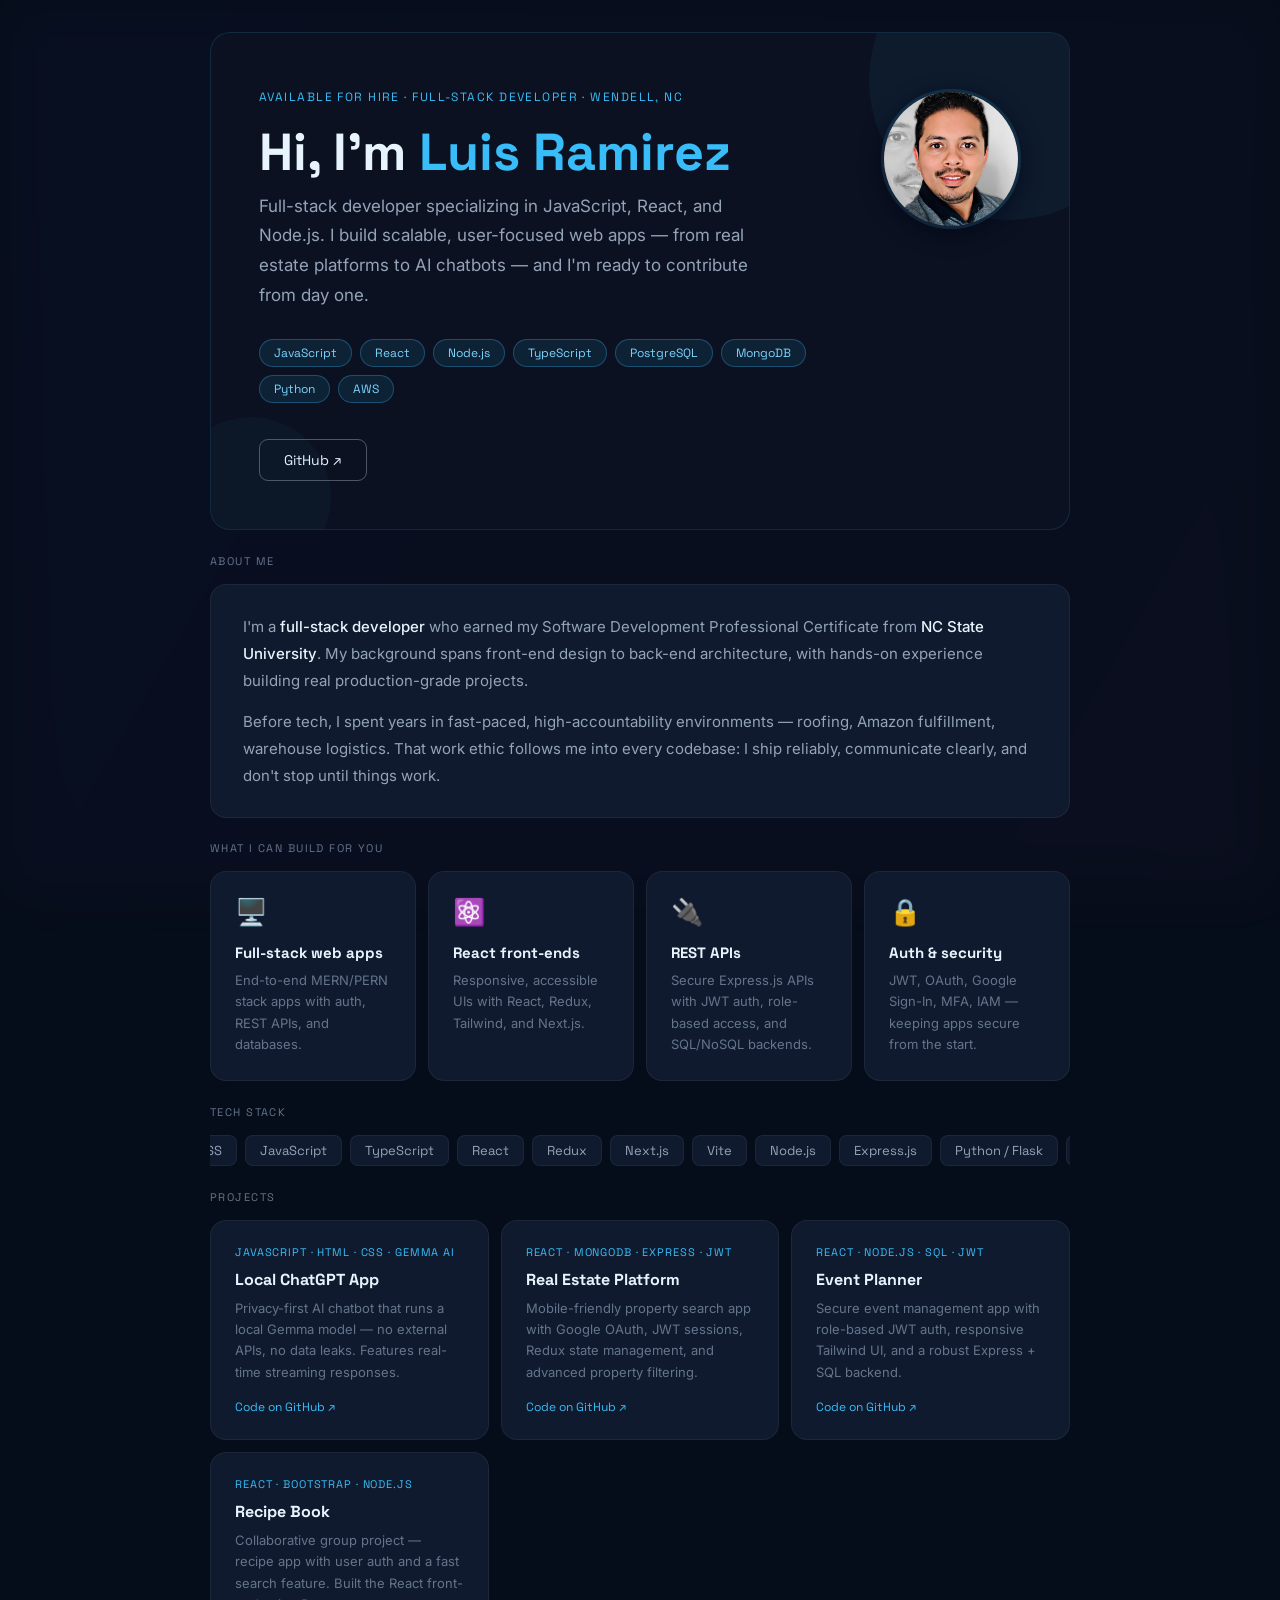
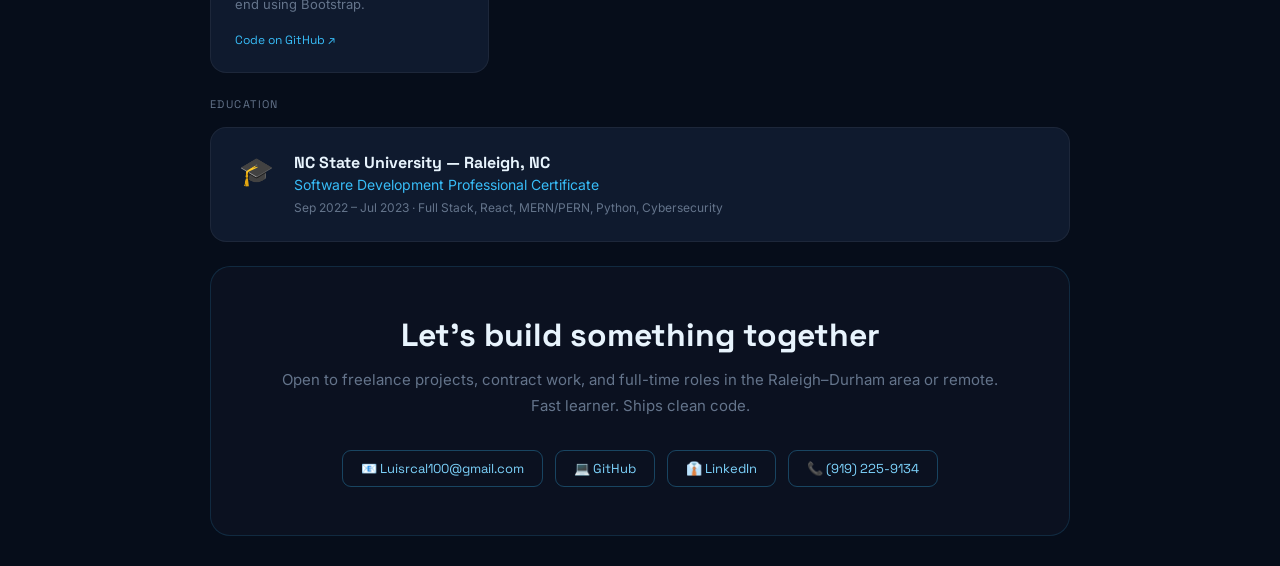
==== commit e4a15afd: "move pic" ====
--- a/promoteme/index.html
+++ b/promoteme/index.html
@@ -16,7 +16,7 @@
     
     <main class="page">
       <section class="hero">
-        <img class="hero-avatar" src="assets/IMG_E2539.JPG" alt="Luis Ramirez" />
+        <img class="hero-avatar" src="IMG_E2539.JPG" alt="Luis Ramirez" />
         <div class="hero-content">
           <p class="hero-tag">Available for hire &middot; Full-Stack Developer &middot; Wendell, NC</p>
           <h1 class="hero-name">Hi, I'm <span>Luis Ramirez</span></h1>
